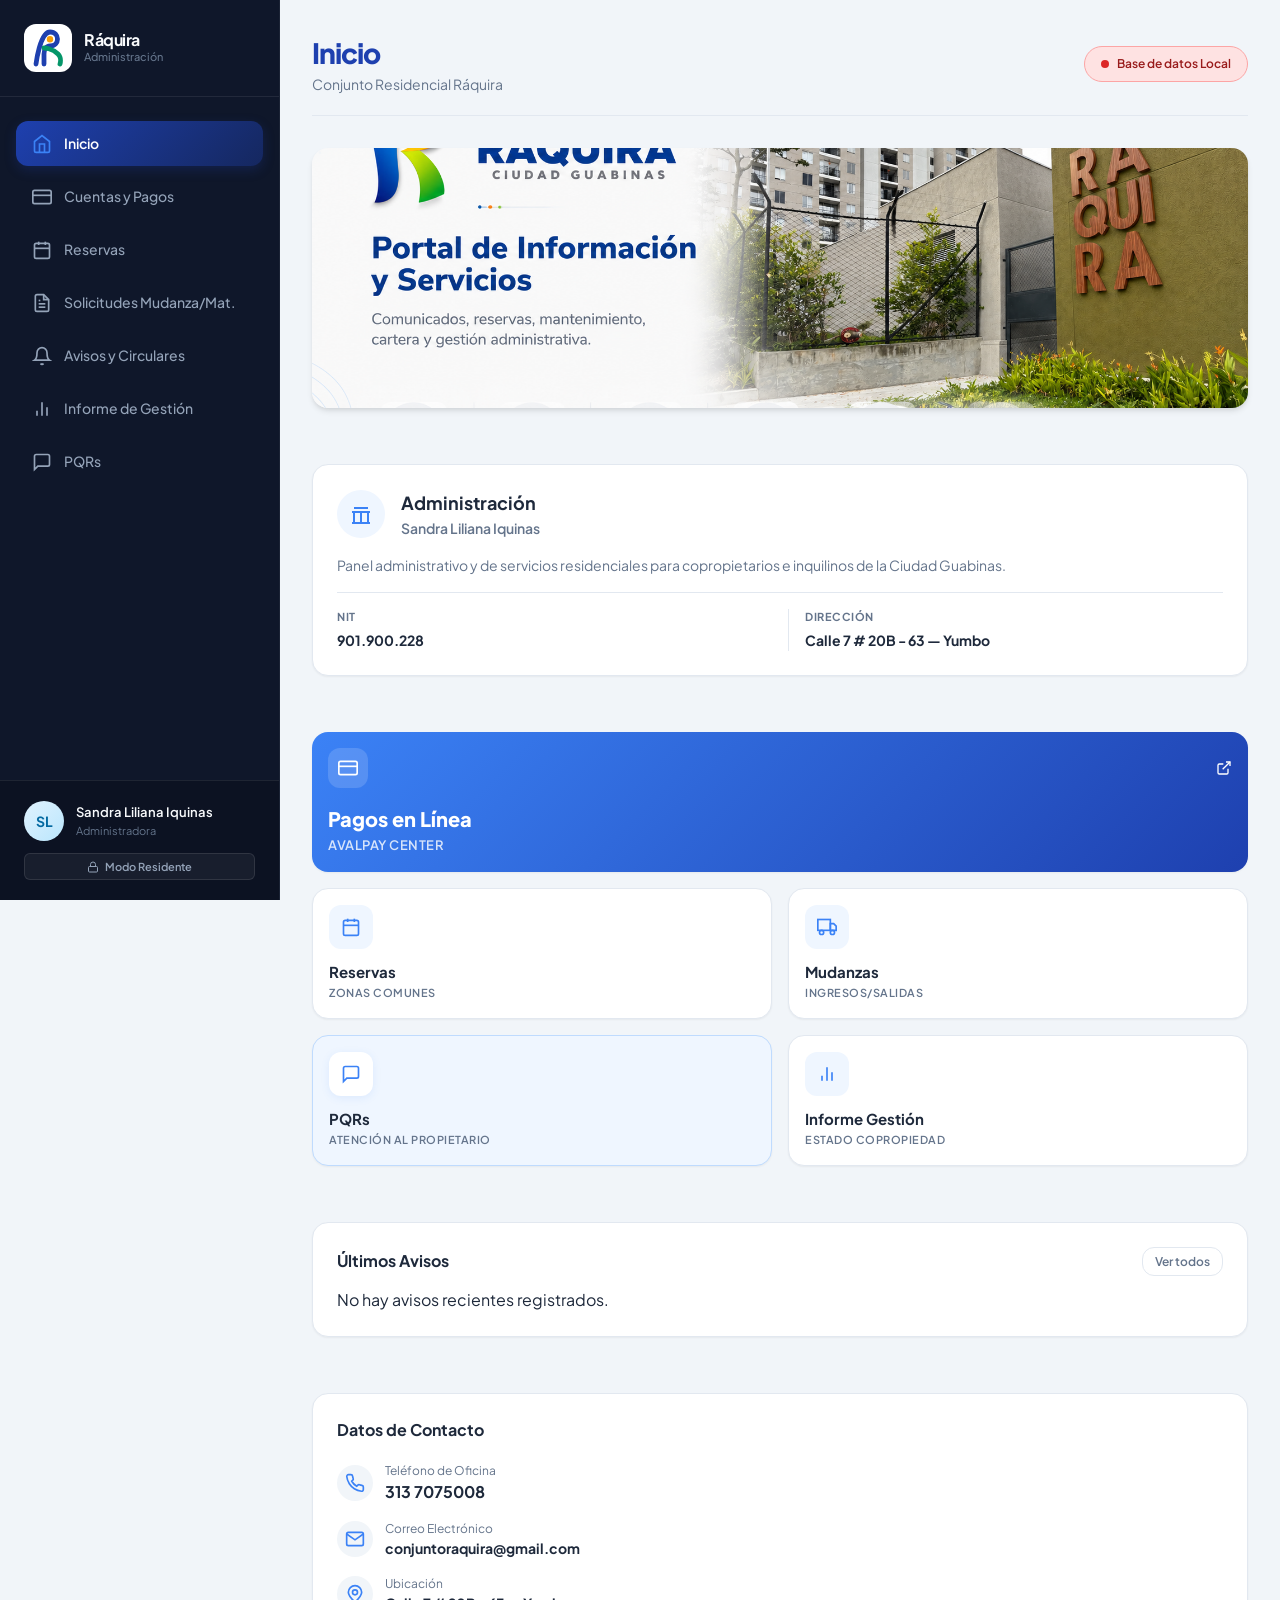
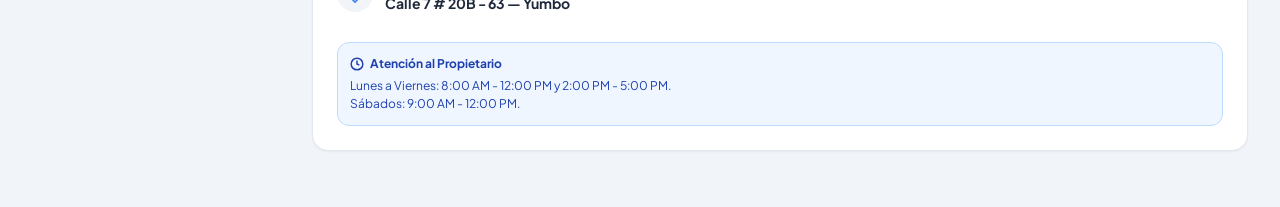
==== index.html @ adf6e147 "Enforce permanent physical logo.jpeg and remove logo upload from UI" ====
<!DOCTYPE html>
<html lang="es">
<head>
  <meta charset="UTF-8">
  <meta name="viewport" content="width=device-width, initial-scale=1.0">
  <title>Portal de Administración Residencial</title>
  <link rel="stylesheet" href="style.css">
</head>
<body>

  <div class="app-container">
    
    <!-- ==========================================
         SIDEBAR NAVIGATION
         ========================================== -->
    <aside class="sidebar" id="sidebar">
      <div class="sidebar-header">
        <div class="logo-container" id="sidebar-logo-container">
          <!-- Logo SVG por defecto o imagen cargada -->
          <svg class="logo-img" viewBox="0 0 100 100" id="default-logo-svg">
            <path d="M20,90 C20,90 30,10 55,10 C80,10 80,45 55,45 C45,45 40,55 40,65 L40,90" fill="none" stroke="#1e40af" stroke-width="12" stroke-linecap="round"/>
            <path d="M40,50 C40,50 60,50 75,65 C85,75 80,90 80,90" fill="none" stroke="#059669" stroke-width="12" stroke-linecap="round"/>
            <circle cx="55" cy="28" r="8" fill="#f59e0b"/>
          </svg>
        </div>
        <div class="sidebar-brand-info">
          <span class="sidebar-title" id="brand-name">Ráquira</span>
          <span class="sidebar-subtitle">Administración</span>
        </div>
      </div>
      
      <ul class="sidebar-menu">
        <li class="menu-item active" data-target="view-inicio">
          <a class="menu-item-link">
            <!-- Icono Inicio -->
            <svg viewBox="0 0 24 24"><path d="M3 9l9-7 9 7v11a2 2 0 0 1-2 2H5a2 2 0 0 1-2-2z"></path><polyline points="9 22 9 12 15 12 15 22"></polyline></svg>
            Inicio
          </a>
        </li>
        <li class="menu-item" data-target="view-pagos">
          <a class="menu-item-link">
            <!-- Icono Cuentas y Pagos -->
            <svg viewBox="0 0 24 24"><rect x="1" y="4" width="22" height="16" rx="2" ry="2"></rect><line x1="1" y1="10" x2="23" y2="10"></line></svg>
            Cuentas y Pagos
          </a>
        </li>
        <li class="menu-item" data-target="view-reservas">
          <a class="menu-item-link">
            <!-- Icono Reservas -->
            <svg viewBox="0 0 24 24"><rect x="3" y="4" width="18" height="18" rx="2" ry="2"></rect><line x1="16" y1="2" x2="16" y2="6"></line><line x1="8" y1="2" x2="8" y2="6"></line><line x1="3" y1="10" x2="21" y2="10"></line></svg>
            Reservas
          </a>
        </li>
        <li class="menu-item" data-target="view-solicitudes">
          <a class="menu-item-link">
            <!-- Icono Solicitudes -->
            <svg viewBox="0 0 24 24"><path d="M14 2H6a2 2 0 0 0-2 2v16a2 2 0 0 0 2 2h12a2 2 0 0 0 2-2V8z"></path><polyline points="14 2 14 8 20 8"></polyline><line x1="16" y1="13" x2="8" y2="13"></line><line x1="16" y1="17" x2="8" y2="17"></line><polyline points="10 9 9 9 8 9"></polyline></svg>
            Solicitudes Mudanza/Mat.
          </a>
        </li>
        <li class="menu-item" data-target="view-avisos">
          <a class="menu-item-link">
            <!-- Icono Avisos -->
            <svg viewBox="0 0 24 24"><path d="M18 8A6 6 0 0 0 6 8c0 7-3 9-3 9h18s-3-2-3-9"></path><path d="M13.73 21a2 2 0 0 1-3.46 0"></path></svg>
            Avisos y Circulares
          </a>
        </li>
        <li class="menu-item" data-target="view-informe">
          <a class="menu-item-link">
            <!-- Icono Informe (Chart/Trending Up) -->
            <svg viewBox="0 0 24 24" fill="none" stroke="currentColor" stroke-width="2"><line x1="18" y1="20" x2="18" y2="10"></line><line x1="12" y1="20" x2="12" y2="4"></line><line x1="6" y1="20" x2="6" y2="14"></line></svg>
            Informe de Gestión
          </a>
        </li>
        <li class="menu-item" data-target="view-pqrs">
          <a class="menu-item-link">
            <!-- Icono PQRs -->
            <svg viewBox="0 0 24 24"><path d="M21 15a2 2 0 0 1-2 2H7l-4 4V5a2 2 0 0 1 2-2h14a2 2 0 0 1 2 2z"></path></svg>
            PQRs
          </a>
        </li>
        <li class="menu-item admin-only" data-target="view-config">
          <a class="menu-item-link">
            <!-- Icono Configuración -->
            <svg viewBox="0 0 24 24"><circle cx="12" cy="12" r="3"></circle><path d="M19.4 15a1.65 1.65 0 0 0 .33 1.82l.06.06a2 2 0 1 1-2.83 2.83l-.06-.06a1.65 1.65 0 0 0-1.82-.33 1.65 1.65 0 0 0-1 1.51V21a2 2 0 0 1-4 0v-.09A1.65 1.65 0 0 0 9 19.4a1.65 1.65 0 0 0-1.82.33l-.06.06a2 2 0 1 1-2.83-2.83l.06-.06a1.65 1.65 0 0 0 .33-1.82 1.65 1.65 0 0 0-1.51-1H3a2 2 0 0 1 0-4h.09A1.65 1.65 0 0 0 4.6 9a1.65 1.65 0 0 0-.33-1.82l-.06-.06a2 2 0 1 1 2.83-2.83l.06.06a1.65 1.65 0 0 0 1.82.33H9a1.65 1.65 0 0 0 1-1.51V3a2 2 0 0 1 4 0v.09a1.65 1.65 0 0 0 1 1.51 1.65 1.65 0 0 0 1.82-.33l.06-.06a2 2 0 1 1 2.83 2.83l-.06.06a1.65 1.65 0 0 0-.33 1.82V9a1.65 1.65 0 0 0 1.51 1H21a2 2 0 0 1 0 4h-.09a1.65 1.65 0 0 0-1.51 1z"></path></svg>
            Configuración
          </a>
        </li>
      </ul>
      
      <div class="sidebar-footer" style="flex-direction: column; align-items: stretch; gap: 12px;">
        <div style="display: flex; align-items: center; gap: 12px;">
          <div class="avatar" id="admin-avatar">SI</div>
          <div class="user-info" style="flex: 1;">
            <span class="user-name" id="admin-name">Sandra Liliana Iquinas</span>
            <span class="user-role">Administradora</span>
          </div>
        </div>
        <!-- Botón de Control de Modo Admin -->
        <button class="btn btn-outline" id="btn-admin-toggle" style="padding: 6px 12px; font-size: 11px; width: 100%; display: flex; align-items: center; justify-content: center; gap: 6px; background-color: rgba(255,255,255,0.05); color: #94a3b8; border-color: rgba(255,255,255,0.1); border-radius: 6px; cursor: pointer;" onclick="handleAdminToggle()">
          <svg viewBox="0 0 24 24" width="12" height="12" fill="none" stroke="currentColor" stroke-width="2" style="margin:0;"><rect x="3" y="11" width="18" height="11" rx="2" ry="2"></rect><path d="M7 11V7a5 5 0 0 1 10 0v4"></path></svg>
          <span id="admin-toggle-text">Modo Residente</span>
        </button>
      </div>
    </aside>

    <!-- ==========================================
         MAIN CONTENT AREA
         ========================================== -->
    <main class="main-content">
      
      <!-- HEADER -->
      <header class="header">
        <div class="menu-toggle" id="menu-toggle">
          <svg viewBox="0 0 24 24" width="24" height="24" stroke="currentColor" stroke-width="2" fill="none"><line x1="3" y1="12" x2="21" y2="12"></line><line x1="3" y1="6" x2="21" y2="6"></line><line x1="3" y1="18" x2="21" y2="18"></line></svg>
        </div>
        <div class="header-title-container">
          <h1 id="page-title">Inicio</h1>
          <p id="current-complex-subtitle">Conjunto Residencial Ráquira</p>
        </div>
        <div class="header-actions">
          <div class="status-badge-db" id="db-status-badge" style="cursor: pointer;" onclick="showDbTroubleshoot()" title="Click para ver diagnóstico de conexión">
            <span class="status-dot"></span>
            <span id="db-status-text">Base de datos Local</span>
          </div>
        </div>
      </header>

      <!-- ==========================================
           SECCIÓN: INICIO / DASHBOARD
           ========================================== -->
      <section class="view-section active" id="view-inicio">
        
        <!-- Hero Cover Section -->
        <div class="hero-section">
          <img alt="Hero Cover" class="hero-image" src="PORTADA  WEB RAQUIRA.png"/>
        </div>

        <!-- Welcome Card (Dynamic Administration) -->
        <div class="welcome-card-new">
          <div class="welcome-card-header">
            <div class="admin-icon-container">
              <svg viewBox="0 0 24 24" width="24" height="24" fill="none" stroke="currentColor" stroke-width="2"><path d="M3 21h18M3 10h18M5 6h14M19 10v11M5 10v11M12 10v11"></path></svg>
            </div>
            <div>
              <h3 class="admin-title">Administración</h3>
              <p class="admin-name" id="card-admin-name">Sandra Liliana Iquinas</p>
            </div>
          </div>
          <p class="admin-desc">Panel administrativo y de servicios residenciales para copropietarios e inquilinos de la Ciudad Guabinas.</p>
          <div class="admin-info-grid">
            <div class="info-item">
              <span class="info-label">NIT</span>
              <span class="info-value" id="card-nit">901.900.228</span>
            </div>
            <div class="info-item border-left">
              <span class="info-label">Dirección</span>
              <span class="info-value" id="card-direccion">Calle 7 # 20B - 63 — Yumbo</span>
            </div>
          </div>
        </div>

        <!-- Bento Grid for Quick Access -->
        <div class="bento-grid">
          <!-- AvalPay (Full width) -->
          <a class="bento-card card-pay col-span-2" href="https://www.avalpaycenter.com/wps/portal/portal-de-pagos/web/pagos-aval/resultado-busqueda/realizar-pago?idConv=00026876&origen=buscar" target="_blank">
            <div class="card-top">
              <div class="card-icon-bg">
                <svg viewBox="0 0 24 24" width="20" height="20" fill="none" stroke="currentColor" stroke-width="2"><rect x="1" y="4" width="22" height="16" rx="2" ry="2"></rect><line x1="1" y1="10" x2="23" y2="10"></line></svg>
              </div>
              <svg viewBox="0 0 24 24" width="16" height="16" fill="none" stroke="currentColor" stroke-width="2" style="margin: 0;"><path d="M18 13v6a2 2 0 0 1-2 2H5a2 2 0 0 1-2-2V8a2 2 0 0 1 2-2h6"></path><polyline points="15 3 21 3 21 9"></polyline><line x1="10" y1="14" x2="21" y2="3"></line></svg>
            </div>
            <div class="card-bottom">
              <h4>Pagos en Línea</h4>
              <p>AvalPay Center</p>
            </div>
          </a>

          <!-- Reservas -->
          <div class="bento-card" onclick="navigateToTab('view-reservas'); setActiveMenuItem('view-reservas');">
            <div class="card-icon-bg-light">
              <svg viewBox="0 0 24 24" width="20" height="20" fill="none" stroke="currentColor" stroke-width="2"><rect x="3" y="4" width="18" height="18" rx="2" ry="2"></rect><line x1="16" y1="2" x2="16" y2="6"></line><line x1="8" y1="2" x2="8" y2="6"></line><line x1="3" y1="10" x2="21" y2="10"></line></svg>
            </div>
            <div class="card-text">
              <h4>Reservas</h4>
              <p>Zonas comunes</p>
            </div>
          </div>

          <!-- Mudanzas -->
          <div class="bento-card" onclick="navigateToTab('view-solicitudes'); setActiveMenuItem('view-solicitudes');">
            <div class="card-icon-bg-light">
              <svg viewBox="0 0 24 24" width="20" height="20" fill="none" stroke="currentColor" stroke-width="2"><rect x="1" y="3" width="15" height="13"></rect><polygon points="16 8 20 8 23 11 23 16 16 16 16 8"></polygon><circle cx="5.5" cy="18.5" r="2.5"></circle><circle cx="18.5" cy="18.5" r="2.5"></circle></svg>
            </div>
            <div class="card-text">
              <h4>Mudanzas</h4>
              <p>Ingresos/Salidas</p>
            </div>
          </div>

          <!-- PQRs -->
          <div class="bento-card bg-light-blue" onclick="navigateToTab('view-pqrs'); setActiveMenuItem('view-pqrs');">
            <div class="card-icon-bg-white">
              <svg viewBox="0 0 24 24" width="20" height="20" fill="none" stroke="currentColor" stroke-width="2"><path d="M21 15a2 2 0 0 1-2 2H7l-4 4V5a2 2 0 0 1 2-2h14a2 2 0 0 1 2 2z"></path></svg>
            </div>
            <div class="card-text">
              <h4>PQRs</h4>
              <p>Atención al propietario</p>
            </div>
          </div>

          <!-- Documentos / Informe -->
          <div class="bento-card" onclick="navigateToTab('view-informe'); setActiveMenuItem('view-informe');">
            <div class="card-icon-bg-light">
              <svg viewBox="0 0 24 24" width="20" height="20" fill="none" stroke="currentColor" stroke-width="2"><line x1="18" y1="20" x2="18" y2="10"></line><line x1="12" y1="20" x2="12" y2="4"></line><line x1="6" y1="20" x2="6" y2="14"></line></svg>
            </div>
            <div class="card-text">
              <h4>Informe Gestión</h4>
              <p>Estado copropiedad</p>
            </div>
          </div>
        </div>

        <!-- Latest Announcements -->
        <div class="dashboard-card" style="margin-bottom: 24px;">
          <div class="dashboard-card-header" style="display: flex; justify-content: space-between; align-items: center; margin-bottom: 12px;">
            <h3 class="dashboard-card-title" style="font-size: 16px; font-weight: 700;">Últimos Avisos</h3>
            <button class="btn btn-outline" style="font-size: 12px; padding: 6px 12px;" onclick="navigateToTab('view-avisos'); setActiveMenuItem('view-avisos');">Ver todos</button>
          </div>
          <div class="notices-grid" id="dashboard-notices-container" style="grid-template-columns: 1fr;">
            <!-- Se cargan dinámicamente con JS -->
            <p class="text-muted">No hay avisos recientes registrados.</p>
          </div>
        </div>

        <!-- Contact Section -->
        <div class="dashboard-card" style="display: flex; flex-direction: column; gap: 20px; margin-bottom: 24px;">
          <h3 class="dashboard-card-title" style="font-size: 16px; font-weight: 700;">Datos de Contacto</h3>
          <div style="display: flex; flex-direction: column; gap: 16px;">
            <div style="display: flex; gap: 12px; align-items: center;">
              <div style="padding: 8px; background-color: #f1f5f9; border-radius: 50%; color: var(--color-primary-light); display: flex;">
                <svg viewBox="0 0 24 24" width="20" height="20" fill="none" stroke="currentColor" stroke-width="2"><path d="M22 16.92v3a2 2 0 0 1-2.18 2 19.79 19.79 0 0 1-8.63-3.07 19.5 19.5 0 0 1-6-6 19.79 19.79 0 0 1-3.07-8.67A2 2 0 0 1 4.11 2h3a2 2 0 0 1 2 1.72 12.84 12.84 0 0 0 .7 2.81 2 2 0 0 1-.45 2.11L8.09 9.91a16 16 0 0 0 6 6l1.27-1.27a2 2 0 0 1 2.11-.45 12.84 12.84 0 0 0 2.81.7A2 2 0 0 1 22 16.92z"></path></svg>
              </div>
              <div>
                <div style="font-size: 12px; color: var(--text-muted);">Teléfono de Oficina</div>
                <div style="font-size: 16px; font-weight: 700;" id="contact-tel">313 7075008</div>
              </div>
            </div>
            
            <div style="display: flex; gap: 12px; align-items: center;">
              <div style="padding: 8px; background-color: #f1f5f9; border-radius: 50%; color: var(--color-primary-light); display: flex;">
                <svg viewBox="0 0 24 24" width="20" height="20" fill="none" stroke="currentColor" stroke-width="2"><path d="M4 4h16c1.1 0 2 .9 2 2v12c0 1.1-.9 2-2 2H4c-1.1 0-2-.9-2-2V6c0-1.1.9-2 2-2z"></path><polyline points="22,6 12,13 2,6"></polyline></svg>
              </div>
              <div>
                <div style="font-size: 12px; color: var(--text-muted);">Correo Electrónico</div>
                <div style="font-size: 14px; font-weight: 700; word-break: break-all;" id="contact-email">conjuntoraquira@gmail.com</div>
              </div>
            </div>

            <div style="display: flex; gap: 12px; align-items: center;">
              <div style="padding: 8px; background-color: #f1f5f9; border-radius: 50%; color: var(--color-primary-light); display: flex;">
                <svg viewBox="0 0 24 24" width="20" height="20" fill="none" stroke="currentColor" stroke-width="2"><circle cx="12" cy="10" r="3"></circle><path d="M12 21.7C17.3 17 20 13 20 10a8 8 0 1 0-16 0c0 3 2.7 7 8 11.7z"></path></svg>
              </div>
              <div>
                <div style="font-size: 12px; color: var(--text-muted);">Ubicación</div>
                <div style="font-size: 14px; font-weight: 700;" id="contact-address">Calle 7 # 20B - 63 — Yumbo</div>
              </div>
            </div>
          </div>
          
          <div style="margin-top: 8px; padding: 12px; background-color: #eff6ff; border-radius: var(--radius-md); border: 1px solid #bfdbfe; font-size: 12px; color: var(--color-primary); line-height: 1.5;">
            <strong style="display: flex; align-items: center; gap: 6px; margin-bottom: 4px;">
              <svg viewBox="0 0 24 24" width="14" height="14" fill="none" stroke="currentColor" stroke-width="2.5"><circle cx="12" cy="12" r="10"></circle><polyline points="12 6 12 12 16 14"></polyline></svg>
              Atención al Propietario
            </strong>
            Lunes a Viernes: 8:00 AM - 12:00 PM y 2:00 PM - 5:00 PM.<br>Sábados: 9:00 AM - 12:00 PM.
          </div>
        </div>

      </section>

      <!-- ==========================================
           SECCIÓN: CUENTAS Y PAGOS
           ========================================== -->
      <section class="view-section" id="view-pagos">
        
        <div class="payment-hero">
          
          <!-- Tarjeta Bancaria Visual -->
          <div class="account-card-modern">
            <div class="bank-logo-area">
              <span class="bank-logo-text">Banco AV Villas</span>
              <div class="card-chip"></div>
            </div>
            
            <!-- Número de Cuenta Corriente Simulada -->
            <div class="account-number">143-08734-4</div>
            
            <div class="account-details-flex">
              <div class="account-detail-item">
                <span class="label">Tipo de Cuenta</span>
                <span class="val">Corriente</span>
              </div>
            </div>
          </div>

          <!-- Banner Promocional de Pago -->
          <div class="payment-promo-card">
            <h3 class="payment-promo-title">Pagos en Línea Seguros</h3>
            <p style="color: var(--text-muted); font-size: 15px;">Realiza el pago de tus expensas comunes (administración), parqueadero o reservas de forma fácil y segura a través de la pasarela oficial de <strong>AvalPay Center</strong> de AV Villas.</p>
            
            <!-- Botón directo a la pasarela sin simulador -->
            <a href="https://www.avalpaycenter.com/wps/portal/portal-de-pagos/web/pagos-aval/resultado-busqueda/realizar-pago?idConv=00026876&origen=buscar" target="_blank" class="btn-primary-gradient" id="btn-realizar-pago">
              <span>Ir a AvalPay Center</span>
              <svg viewBox="0 0 24 24" width="20" height="20" fill="none" stroke="currentColor" stroke-width="2.5"><line x1="5" y1="12" x2="19" y2="12"></line><polyline points="12 5 19 12 12 19"></polyline></svg>
            </a>
          </div>

        </div>

        <!-- Instrucciones Detalladas -->
        <div class="dashboard-card">
          <h3 class="dashboard-card-title" style="margin-bottom: 12px;">Instrucciones para el Pago</h3>
          <ol style="padding-left: 20px; display: flex; flex-direction: column; gap: 8px; font-size: 14px; color: var(--text-muted);">
            <li>Haz clic en el botón superior <strong>"Ir a AvalPay Center"</strong>.</li>
            <li>En la pasarela de AV Villas, digita la información solicitada (Referencia de pago: tu torre y apartamento).</li>
            <li>Ingresa el valor total a pagar según tu estado de cuenta.</li>
            <li>Selecciona tu medio de pago (PSE, tarjetas de crédito si está habilitado).</li>
            <li>Enviar soporte de pago al correo: <strong id="payment-instruction-email">conjuntoraquira@gmail.com</strong></li>
          </ol>
        </div>

      </section>

      <!-- ==========================================
           SECCIÓN: RESERVAS DE ESPACIOS
           ========================================== -->
      <section class="view-section" id="view-reservas">
        
        <div class="reservation-layout">
          
          <!-- Configuración de Reserva -->
          <div class="dashboard-card" style="display: flex; flex-direction: column; gap: 20px;">
            <h3 class="dashboard-card-title">1. Selecciona el Área Común</h3>
            
            <!-- Selector dinámico de espacios -->
            <div class="space-select-grid" id="spaces-grid-container">
              <!-- Cargado por JS -->
            </div>

            <div id="space-info-box" style="padding: 16px; background-color: #f8fafc; border-radius: var(--radius-md); border: 1.5px dashed var(--border-color); display: none;">
              <h4 id="selected-space-name" style="font-size: 15px; font-weight: 700; color: var(--color-primary); margin-bottom: 4px;">Salón Social</h4>
              <p id="selected-space-details" style="font-size: 13px; color: var(--text-muted);">Capacidad máxima: 80 personas. Costo: $150,000 por evento.</p>
            </div>

            <h3 class="dashboard-card-title">2. Selecciona la Fecha</h3>
            <!-- Calendario -->
            <div class="calendar-widget">
              <div class="calendar-header">
                <button class="calendar-nav-btn" id="prev-month-btn">
                  <svg viewBox="0 0 24 24" fill="none" stroke="currentColor" stroke-width="2"><polyline points="15 18 9 12 15 6"></polyline></svg>
                </button>
                <h3 id="calendar-month-year">Junio 2026</h3>
                <button class="calendar-nav-btn" id="next-month-btn">
                  <svg viewBox="0 0 24 24" fill="none" stroke="currentColor" stroke-width="2"><polyline points="9 18 15 12 9 6"></polyline></svg>
                </button>
              </div>
              <div class="calendar-weekdays">
                <div>DOM</div><div>LUN</div><div>MAR</div><div>MIE</div><div>JUE</div><div>VIE</div><div>SAB</div>
              </div>
              <div class="calendar-days-grid" id="calendar-days-container">
                <!-- Días cargados dinámicamente -->
              </div>
            </div>
            
            <!-- Indicador de colores de calendario -->
            <div style="display: flex; gap: 16px; font-size: 12px; color: var(--text-muted); justify-content: center;">
              <div style="display: flex; align-items: center; gap: 6px;">
                <span style="width: 12px; height: 12px; border-radius: 3px; border: 1px solid var(--color-primary-light);"></span> Hoy
              </div>
              <div style="display: flex; align-items: center; gap: 6px;">
                <span style="width: 12px; height: 12px; border-radius: 3px; background-color: var(--color-primary);"></span> Seleccionado
              </div>
              <div style="display: flex; align-items: center; gap: 6px;">
                <span style="width: 12px; height: 12px; border-radius: 3px; background-color: #fef3c7;"></span> Ocupado / Con Reserva
              </div>
            </div>
          </div>

          <!-- Historial y Formulario -->
          <div style="display: flex; flex-direction: column; gap: 24px;">
            
            <!-- Formulario para reservar (Visible al seleccionar día y espacio) -->
            <div class="dashboard-card" id="reservation-form-card" style="display: none;">
              <h3 class="dashboard-card-title" style="margin-bottom: 16px;">Confirmar Reserva</h3>
              <form id="reservation-form">
                <input type="hidden" id="booking-space-id">
                <input type="hidden" id="booking-date">
                
                <div style="background-color: #eff6ff; padding: 12px; border-radius: var(--radius-md); font-size: 13px; color: var(--color-primary); margin-bottom: 16px;">
                  Reservando <strong id="booking-space-lbl">Salón Social</strong> para el día <strong id="booking-date-lbl">03/06/2026</strong>.
                </div>

                <div class="form-group">
                  <label for="booking-name">Nombre Completo del Copropietario</label>
                  <input type="text" id="booking-name" class="form-control" placeholder="Ej. Diego Perez" required>
                </div>
                
                <div style="display: grid; grid-template-columns: 1fr 1fr; gap: 12px;">
                  <div class="form-group">
                    <label for="booking-apt">Apartamento / Torre</label>
                    <input type="text" id="booking-apt" class="form-control" placeholder="Ej. T2 Apt 405" required>
                  </div>
                  <div class="form-group">
                    <label for="booking-time">Horario</label>
                    <select id="booking-time" class="form-control" required>
                      <option value="Mañana (08:00 AM - 01:00 PM)">Mañana (08:00 AM - 01:00 PM)</option>
                      <option value="Tarde (02:00 PM - 07:00 PM)">Tarde (02:00 PM - 07:00 PM)</option>
                      <option value="Noche (07:00 PM - 11:59 PM)">Noche (07:00 PM - 11:59 PM)</option>
                      <option value="Todo el día (08:00 AM - 11:59 PM)">Todo el día (08:00 AM - 11:59 PM)</option>
                    </select>
                  </div>
                </div>

                <div class="form-group">
                  <label for="booking-purpose">Motivo / Tipo de Actividad</label>
                  <input type="text" id="booking-purpose" class="form-control" placeholder="Ej. Cumpleaños infantil, Reunión familiar" required>
                </div>

                <button type="submit" class="btn btn-primary" style="width: 100%;">Solicitar Reserva</button>
              </form>
            </div>

            <!-- Reservas Registradas -->
            <div class="dashboard-card">
              <h3 class="dashboard-card-title" style="margin-bottom: 16px;">Historial de Reservas</h3>
              <div class="table-container">
                <table class="custom-table" id="reservations-table">
                  <thead>
                    <tr>
                      <th>Espacio</th>
                      <th>Fecha</th>
                      <th>Horario</th>
                      <th>Apt</th>
                      <th>Residente</th>
                    </tr>
                  </thead>
                  <tbody>
                    <!-- Filas cargadas dinámicamente -->
                    <tr>
                      <td colspan="5" class="text-muted" style="text-align: center;">No hay reservas registradas en este espacio.</td>
                    </tr>
                  </tbody>
                </table>
              </div>
            </div>

            <!-- PANEL ADMINISTRATIVO DE ESPACIOS -->
            <div class="dashboard-card admin-only" style="border: 1.5px solid var(--color-primary-light);">
              <h3 class="dashboard-card-title" style="color: var(--color-primary); display: flex; justify-content: space-between; align-items: center;">
                <span>Gestión de Espacios Comunes</span>
                <span style="font-size: 11px; padding: 4px 8px; background-color: #dbeafe; color: var(--color-primary-light); border-radius: var(--radius-sm);">Admin Panel</span>
              </h3>
              <p style="font-size: 12px; color: var(--text-muted); margin-top: 4px; margin-bottom: 12px;">Agrega o elimina espacios según aplique para el conjunto residencial actual.</p>
              
              <!-- Formulario rápido para añadir espacio -->
              <form id="add-space-form" style="display: grid; grid-template-columns: 2fr 1fr 1fr auto; gap: 8px; align-items: flex-end; margin-bottom: 16px;">
                <div class="form-group" style="margin-bottom: 0;">
                  <label style="font-size: 11px;">Nombre del Espacio</label>
                  <input type="text" id="new-space-name" class="form-control" placeholder="Ej. Gimnasio" required style="padding: 8px 12px;">
                </div>
                <div class="form-group" style="margin-bottom: 0;">
                  <label style="font-size: 11px;">Capacidad</label>
                  <input type="number" id="new-space-cap" class="form-control" placeholder="20" required style="padding: 8px 12px;">
                </div>
                <div class="form-group" style="margin-bottom: 0;">
                  <label style="font-size: 11px;">Costo ($)</label>
                  <input type="number" id="new-space-cost" class="form-control" placeholder="0" required style="padding: 8px 12px;">
                </div>
                <button type="submit" class="btn btn-primary" style="padding: 10px 14px; font-size: 13px;">Añadir</button>
              </form>

              <!-- Tabla de eliminación de espacios -->
              <div class="table-container" style="max-height: 200px; overflow-y: auto;">
                <table class="space-admin-table" id="space-admin-list">
                  <thead>
                    <tr>
                      <th>Nombre</th>
                      <th>Capacidad</th>
                      <th>Costo</th>
                      <th>Acción</th>
                    </tr>
                  </thead>
                  <tbody>
                    <!-- Cargados dinámicamente -->
                  </tbody>
                </table>
              </div>
            </div>

          </div>

        </div>

      </section>

      <!-- ==========================================
           SECCIÓN: SOLICITUDES (MUDANZAS Y MATERIALES)
           ========================================== -->
      <section class="view-section" id="view-solicitudes">
        
        <div class="reservation-layout">
          
          <!-- Formularios de Solicitud -->
          <div class="dashboard-card" style="display: flex; flex-direction: column; gap: 20px;">
            
            <!-- Selector de tipo de solicitud -->
            <div style="display: flex; border: 1.5px solid var(--border-color); border-radius: var(--radius-md); overflow: hidden;">
              <button class="btn btn-outline" id="toggle-mudanzas-btn" style="flex: 1; border-radius: 0; border: none; background-color: var(--color-primary); color: white;" onclick="toggleRequestType('mudanza')">Solicitud de Mudanza</button>
              <button class="btn btn-outline" id="toggle-materiales-btn" style="flex: 1; border-radius: 0; border: none;" onclick="toggleRequestType('materiales')">Ingreso de Materiales</button>
            </div>

            <!-- Formulario Mudanza -->
            <form id="mudanza-form" style="display: flex; flex-direction: column; gap: 16px;">
              <h3 class="dashboard-card-title">Programar Mudanza</h3>
              <p style="font-size: 13px; color: var(--text-muted);">Las mudanzas deben notificarse con al menos 48 horas de anticipación. El horario permitido es de Lunes a Sábado de 8:00 AM a 5:00 PM.</p>
              
              <div class="form-group">
                <label for="mudanza-name">Nombre del Propietario / Residente</label>
                <input type="text" id="mudanza-name" class="form-control" placeholder="Diego Pérez" required>
              </div>

              <div style="display: grid; grid-template-columns: 1fr 1fr; gap: 12px;">
                <div class="form-group">
                  <label for="mudanza-apt">Torre y Apartamento</label>
                  <input type="text" id="mudanza-apt" class="form-control" placeholder="T2 Apt 405" required>
                </div>
                <div class="form-group">
                  <label for="mudanza-type">Tipo de Mudanza</label>
                  <select id="mudanza-type" class="form-control" required>
                    <option value="Entrada">Entrada (Trasteo de ingreso)</option>
                    <option value="Salida">Salida (Trasteo de egreso)</option>
                  </select>
                </div>
              </div>

              <div style="display: grid; grid-template-columns: 1fr 1fr; gap: 12px;">
                <div class="form-group">
                  <label for="mudanza-date">Fecha de Mudanza</label>
                  <input type="date" id="mudanza-date" class="form-control" required>
                </div>
                <div class="form-group">
                  <label for="mudanza-time">Hora Estimada</label>
                  <input type="time" id="mudanza-time" class="form-control" required>
                </div>
              </div>

              <div class="form-group">
                <label for="mudanza-company">Empresa de Transportes (Opcional)</label>
                <input type="text" id="mudanza-company" class="form-control" placeholder="Ej. Transportes Rápidos S.A.S.">
              </div>

              <div class="form-group">
                <label for="mudanza-details">Placas de Vehículo y Observaciones</label>
                <textarea id="mudanza-details" class="form-control" placeholder="Ej. Camión tipo furgón de placas XYZ-123. Se ingresarán muebles de sala y alcobas."></textarea>
              </div>

              <button type="submit" class="btn btn-primary" style="width: 100%;">Registrar Mudanza</button>
            </form>

            <!-- Formulario Materiales (Oculto inicialmente) -->
            <form id="materiales-form" style="display: none; flex-direction: column; gap: 16px;">
              <h3 class="dashboard-card-title">Registrar Ingreso de Materiales</h3>
              <p style="font-size: 13px; color: var(--text-muted);">Registra la entrega de materiales de construcción, muebles de gran tamaño o electrodomésticos para autorizar el paso en la portería.</p>

              <div class="form-group">
                <label for="material-name">Nombre del Propietario / Destinatario</label>
                <input type="text" id="material-name" class="form-control" placeholder="Diego Pérez" required>
              </div>

              <div style="display: grid; grid-template-columns: 1fr 1fr; gap: 12px;">
                <div class="form-group">
                  <label for="material-apt">Torre y Apartamento</label>
                  <input type="text" id="material-apt" class="form-control" placeholder="T2 Apt 405" required>
                </div>
                <div class="form-group">
                  <label for="material-date">Fecha de Entrega</label>
                  <input type="date" id="material-date" class="form-control" required>
                </div>
              </div>

              <div class="form-group">
                <label for="material-company">Empresa Proveedora / Transportadora</label>
                <input type="text" id="material-company" class="form-control" placeholder="Ej. Homecenter, Coordinadora, Remodelaciones" required>
              </div>

              <div class="form-group">
                <label for="material-desc">Descripción de los Materiales / Elementos</label>
                <textarea id="material-desc" class="form-control" placeholder="Ej. 10 bolsas de cemento, 5 cajas de baldosa de cerámica para remodelación de baño." required></textarea>
              </div>

              <button type="submit" class="btn btn-primary" style="width: 100%;">Registrar Entrega</button>
            </form>

          </div>

          <!-- Historial de Solicitudes -->
          <div class="dashboard-card" style="display: flex; flex-direction: column; gap: 16px;">
            <h3 class="dashboard-card-title">Historial de Solicitudes</h3>
            <div class="table-container">
              <table class="custom-table" id="requests-table">
                <thead>
                  <tr>
                    <th>Tipo</th>
                    <th>Fecha/Hora</th>
                    <th>Apt</th>
                    <th>Detalles</th>
                    <th>Estado</th>
                    <th class="admin-only">Acción</th>
                  </tr>
                </thead>
                <tbody>
                  <!-- Cargado dinámicamente con JS -->
                  <tr>
                    <td colspan="6" class="text-muted" style="text-align: center;">No hay solicitudes programadas.</td>
                  </tr>
                </tbody>
              </table>
            </div>
          </div>

        </div>

      </section>

      <!-- ==========================================
           SECCIÓN: AVISOS Y CIRCULARES
           ========================================== -->
      <section class="view-section" id="view-avisos">
        
        <div style="display: flex; justify-content: space-between; align-items: center; margin-bottom: 8px;">
          <h2 class="dashboard-card-title" style="font-size: 20px;">Tablón Informativo Oficial</h2>
          
          <!-- Botón abrir modal para crear aviso -->
          <button class="btn btn-primary admin-only" onclick="openModal('modal-notice')">
            Publicar Aviso
          </button>
        </div>

        <div class="carousel-container" style="position: relative; margin-top: 16px;">
          <!-- Botón anterior -->
          <button class="carousel-nav-btn prev-btn" id="notice-prev-btn" onclick="slideNotices('prev')">
            <svg viewBox="0 0 24 24" width="20" height="20" fill="none" stroke="currentColor" stroke-width="2.5" style="margin:0;"><polyline points="15 18 9 12 15 6"></polyline></svg>
          </button>
          
          <!-- Carrete -->
          <div class="notices-carousel" id="notices-list-container">
            <!-- Anuncios cargados por JS -->
          </div>
          
          <!-- Botón siguiente -->
          <button class="carousel-nav-btn next-btn" id="notice-next-btn" onclick="slideNotices('next')">
            <svg viewBox="0 0 24 24" width="20" height="20" fill="none" stroke="currentColor" stroke-width="2.5" style="margin:0;"><polyline points="9 18 15 12 9 6"></polyline></svg>
          </button>
        </div>

      </section>

      <!-- ==========================================
           SECCIÓN: INFORME DE GESTIÓN ADMINISTRATIVA
           ========================================== -->
      <section class="view-section" id="view-informe">
        <div style="display: flex; justify-content: space-between; align-items: center; margin-bottom: 16px; flex-wrap: wrap; gap: 12px; border-bottom: 1px solid var(--border-color); padding-bottom: 16px;">
          <div>
            <h3 class="dashboard-card-title" style="font-size: 20px;">Informe de Gestión Administrativa</h3>
            <p style="font-size: 13px; color: var(--text-muted); margin-top: 4px;">Consulta y descarga los reportes oficiales y estados financieros de la copropiedad.</p>
          </div>
          
          <!-- Botón de publicar informe (Visible solo para administradores) -->
          <button class="btn btn-primary admin-only" onclick="openModal('modal-report')">
            Publicar Informe
          </button>
        </div>

        <div class="reports-grid" id="reports-list-container">
          <!-- Informes cargados dinámicamente con JS -->
        </div>
      </section>

      <!-- ==========================================
           SECCIÓN: PQR
           ========================================== -->
      <section class="view-section" id="view-pqrs">
        
        <div class="reservation-layout">
          
          <!-- Formulario PQR -->
          <div class="dashboard-card">
            <h3 class="dashboard-card-title" style="margin-bottom: 16px;">Radicar PQR</h3>
            <p style="font-size: 13px; color: var(--text-muted); margin-bottom: 16px;">Radica tus Peticiones, Quejas, Reclamos o Sugerencias directamente con la administración. Te responderemos en un plazo máximo de 5 días hábiles.</p>
            
            <form id="pqr-form" style="display: flex; flex-direction: column; gap: 16px;">
              <div style="display: grid; grid-template-columns: 1fr 1fr; gap: 12px;">
                <div class="form-group">
                  <label for="pqr-name">Nombre Completo</label>
                  <input type="text" id="pqr-name" class="form-control" placeholder="Diego Pérez" required>
                </div>
                <div class="form-group">
                  <label for="pqr-apt">Torre y Apartamento</label>
                  <input type="text" id="pqr-apt" class="form-control" placeholder="T2 Apt 405" required>
                </div>
              </div>

              <div style="display: grid; grid-template-columns: 1fr 1fr; gap: 12px;">
                <div class="form-group">
                  <label for="pqr-type">Tipo de Solicitud</label>
                  <select id="pqr-type" class="form-control" required>
                    <option value="Petición">Petición</option>
                    <option value="Queja">Queja</option>
                    <option value="Reclamo">Reclamo</option>
                    <option value="Sugerencia">Sugerencia</option>
                  </select>
                </div>
                <div class="form-group">
                  <label for="pqr-subject">Asunto Corto</label>
                  <input type="text" id="pqr-subject" class="form-control" placeholder="Ej. Humedad en fachada" required>
                </div>
              </div>

              <div class="form-group">
                <label for="pqr-desc">Descripción Detallada</label>
                <textarea id="pqr-desc" class="form-control" placeholder="Escribe aquí los detalles del caso, fechas e implicados." required></textarea>
              </div>

              <div class="form-group">
                <label for="pqr-attachment">Adjuntar Soporte (Imagen, Video o Documento - Max 2MB)</label>
                <input type="file" id="pqr-attachment" class="form-control" accept="image/*,video/*,.pdf,.doc,.docx" style="padding: 6px 12px;">
                <span style="font-size: 11px; color: var(--text-muted); margin-top: 4px;">Formatos soportados: imágenes, videos y documentos PDF/Word.</span>
              </div>

              <button type="submit" class="btn btn-primary" style="width: 100%;">Enviar PQR</button>
            </form>
          </div>

          <!-- Historial PQRs -->
          <div style="display: flex; flex-direction: column; gap: 20px;" class="admin-only">
            <h3 class="dashboard-card-title">Listado y Seguimiento de PQRs</h3>
            
            <div class="pqr-list" id="pqrs-list-container">
              <!-- Cargado dinámicamente con JS (Acordeón) -->
              <p class="text-muted" style="text-align: center; padding: 40px; background: white; border-radius: var(--radius-lg); border: 1.5px solid var(--border-color);">No hay PQRs radicados.</p>
            </div>
          </div>

        </div>

      </section>

      <!-- ==========================================
           SECCIÓN: CONFIGURACIÓN
           ========================================== -->
      <section class="view-section" id="view-config">
        
        <div class="config-layout">
          
          <!-- Formulario de Configuración General -->
          <div class="dashboard-card" style="display: flex; flex-direction: column; gap: 24px;">
            <h3 class="dashboard-card-title" style="color: var(--color-primary);">Datos Generales de la Copropiedad</h3>
            
            <form id="config-form" style="display: flex; flex-direction: column; gap: 16px;">
              <div class="form-group">
                <label for="cfg-name">Nombre del Conjunto Residencial</label>
                <input type="text" id="cfg-name" class="form-control" value="Conjunto Residencial Ráquira" required>
              </div>

              <div style="display: grid; grid-template-columns: 1fr 1fr; gap: 12px;">
                <div class="form-group">
                  <label for="cfg-nit">NIT</label>
                  <input type="text" id="cfg-nit" class="form-control" value="901.900.228" required>
                </div>
                <div class="form-group">
                  <label for="cfg-admin">Administrador / Representante Legal</label>
                  <input type="text" id="cfg-admin" class="form-control" value="Sandra Liliana Iquinas" required>
                </div>
              </div>

              <div class="form-group">
                <label for="cfg-address">Dirección</label>
                <input type="text" id="cfg-address" class="form-control" value="Calle 7 # 20B - 63 — Yumbo" required>
              </div>

              <div style="display: grid; grid-template-columns: 1fr 1fr 1fr; gap: 12px;">
                <div class="form-group">
                  <label for="cfg-tel">Teléfono de Atención</label>
                  <input type="text" id="cfg-tel" class="form-control" value="313 7075008" required>
                </div>
                <div class="form-group">
                  <label for="cfg-email">Correo Electrónico</label>
                  <input type="email" id="cfg-email" class="form-control" value="conjuntoraquira@gmail.com" required>
                </div>
                <div class="form-group">
                  <label for="cfg-pin">PIN Administrador</label>
                  <input type="password" id="cfg-pin" class="form-control" value="1234" required style="letter-spacing: 2px;">
                </div>
              </div>

              <hr style="border: 0; border-top: 1px solid var(--border-color); margin: 12px 0;">

              <h3 class="dashboard-card-title" style="color: var(--color-primary);">Conexión Base de Datos (Google Sheets)</h3>
              <div class="form-group">
                <label for="cfg-sheets-url">URL de Aplicación Web (Google Apps Script)</label>
                <input type="url" id="cfg-sheets-url" class="form-control" placeholder="https://script.google.com/macros/s/.../exec">
                <span style="font-size: 11px; color: var(--text-muted); margin-top: 4px;">Deja este campo en blanco para usar la base de datos local temporal (LocalStorage). Al ingresar una URL válida, los datos se leerán y escribirán en tu Google Sheet automáticamente.</span>
              </div>

              <button type="submit" class="btn btn-primary" style="align-self: flex-start; padding: 14px 28px;">Guardar Configuración</button>
            </form>
          </div>

          <!-- Tutorial de Enlace Google Sheets -->
          <div class="tutorial-card">
            <h3 class="dashboard-card-title" style="font-size: 16px;">¿Cómo conectar Google Sheets?</h3>
            <p style="font-size: 12px; color: var(--text-muted);">Sigue estos sencillos pasos para activar tu base de datos en la nube y ver las reservas, mudanzas y PQRs en una hoja de cálculo de Google:</p>
            
            <div class="tutorial-step">
              <div class="step-number">1</div>
              <div class="step-text">Abre <strong><a href="https://sheet.new" target="_blank" style="color: var(--color-primary-light); font-weight: 600;">Google Sheets</a></strong> y crea una hoja de cálculo en blanco.</div>
            </div>

            <div class="tutorial-step">
              <div class="step-number">2</div>
              <div class="step-text">Ve al menú: <strong>Extensiones -> Apps Script</strong>. Borra el código de ejemplo.</div>
            </div>

            <div class="tutorial-step">
              <div class="step-number">3</div>
              <div class="step-text">
                Copia todo el código ubicado en el archivo local de la aplicación: 
                <div class="code-snippet">[google_apps_script.js]</div>
                Pégalo en el editor de Apps Script y haz clic en <strong>Guardar</strong> (ícono de disco).
              </div>
            </div>

            <div class="tutorial-step">
              <div class="step-number">4</div>
              <div class="step-text">Haz clic en el botón superior azul: <strong>Implementar -> Nueva implementación</strong>.</div>
            </div>

            <div class="tutorial-step">
              <div class="step-number">5</div>
              <div class="step-text">Selecciona tipo <strong>"Aplicación web"</strong> e ingresa:<br>
                - Ejecutar como: <strong>Tú</strong> (tu correo)<br>
                - Quién tiene acceso: <strong>Cualquiera</strong> (Muy importante).
              </div>
            </div>

            <div class="tutorial-step">
              <div class="step-number">6</div>
              <div class="step-text">Presiona <strong>"Implementar"</strong>, concede los permisos de Google, copia la <strong>URL de la Aplicación Web</strong> generada y pégala en el formulario de la izquierda. ¡Listo!</div>
            </div>
          </div>

        </div>

      </section>

    </main>

  </div>

  <!-- ==========================================
       MODAL WINDOWS
       ========================================== -->
  
  <!-- Modal: Crear Aviso -->
  <div class="modal-overlay" id="modal-notice">
    <div class="modal-window">
      <div class="modal-header">
        <h3>Publicar Nuevo Aviso Oficial</h3>
        <button class="modal-close-btn" onclick="closeModal('modal-notice')">&times;</button>
      </div>
      <div class="modal-body">
        <form id="new-notice-form">
          <div class="form-group">
            <label for="notice-title">Título del Aviso</label>
            <input type="text" id="notice-title" class="form-control" placeholder="Ej. Mantenimiento Preventivo de Ascensores" required>
          </div>
          
          <div class="form-group">
            <label for="notice-category">Categoría</label>
            <select id="notice-category" class="form-control" required>
              <option value="circular">Circular / Boletín</option>
              <option value="mantenimiento">Mantenimiento</option>
              <option value="evento">Evento / Actividades</option>
              <option value="general">Información General</option>
            </select>
          </div>

          <div class="form-group">
            <label for="notice-body">Contenido / Mensaje</label>
            <textarea id="notice-body" class="form-control" placeholder="Escribe el comunicado para los copropietarios..." required></textarea>
          </div>

          <button type="submit" class="btn btn-primary" style="width: 100%; margin-top: 12px;">Publicar Aviso</button>
        </form>
      </div>
    </div>
  </div>

  <!-- Modal: Responder PQR -->
  <div class="modal-overlay" id="modal-pqr-reply">
    <div class="modal-window">
      <div class="modal-header">
        <h3>Responder Radicado PQR</h3>
        <button class="modal-close-btn" onclick="closeModal('modal-pqr-reply')">&times;</button>
      </div>
      <div class="modal-body">
        <form id="pqr-reply-form">
          <input type="hidden" id="reply-pqr-id">
          
          <div style="background-color: #f8fafc; padding: 12px; border-radius: var(--radius-md); font-size: 13px; margin-bottom: 16px; border: 1.5px solid var(--border-color);" id="reply-pqr-meta">
            <!-- Cargado por JS -->
          </div>

          <div class="form-group">
            <label for="reply-status">Actualizar Estado</label>
            <select id="reply-status" class="form-control" required>
              <option value="En Proceso">En Proceso</option>
              <option value="Resuelto">Resuelto</option>
            </select>
          </div>

          <div class="form-group">
            <label for="reply-content">Respuesta de la Administración</label>
            <textarea id="reply-content" class="form-control" placeholder="Escribe la respuesta oficial que se enviará al propietario..." required></textarea>
          </div>

          <button type="submit" class="btn btn-primary" style="width: 100%; margin-top: 12px;">Enviar Respuesta</button>
        </form>
      </div>
    </div>
  </div>

  <!-- Modal: Ingresar como Administrador -->
  <div class="modal-overlay" id="modal-admin-login">
    <div class="modal-window" style="max-width: 400px;">
      <div class="modal-header">
        <h3>Acceso de Administrador</h3>
        <button class="modal-close-btn" onclick="closeModal('modal-admin-login')">&times;</button>
      </div>
      <div class="modal-body">
        <form id="admin-login-form">
          <p style="font-size: 13px; color: var(--text-muted); margin-bottom: 16px;">Ingresa el PIN de seguridad de la administración para habilitar las opciones de edición, aprobación y configuración del portal.</p>
          <div class="form-group">
            <label for="admin-pin-input">PIN de Seguridad</label>
            <input type="password" id="admin-pin-input" class="form-control" placeholder="Ej. 1234" required style="text-align: center; font-size: 18px; letter-spacing: 4px;">
          </div>
          <button type="submit" class="btn btn-primary" style="width: 100%; margin-top: 12px;">Verificar PIN</button>
        </form>
      </div>
    </div>
  </div>

  <!-- Modal: Diagnóstico de Conexión Google Sheets -->
  <div class="modal-overlay" id="modal-db-troubleshoot">
    <div class="modal-window" style="max-width: 550px;">
      <div class="modal-header">
        <h3>Diagnóstico de Conexión Google Sheets</h3>
        <button class="modal-close-btn" onclick="closeModal('modal-db-troubleshoot')">&times;</button>
      </div>
      <div class="modal-body" style="display: flex; flex-direction: column; gap: 16px; font-size: 14px;">
        <p>El portal web está teniendo problemas para conectarse con tu base de datos en Google Sheets. Por favor, verifica las siguientes causas comunes:</p>
        
        <div style="display: flex; flex-direction: column; gap: 12px;">
          <div style="background-color: #fef2f2; border-left: 4px solid #ef4444; padding: 12px; border-radius: 4px; border-top: 1px solid #fee2e2; border-right: 1px solid #fee2e2; border-bottom: 1px solid #fee2e2;">
            <strong style="color: #991b1b; display: block; margin-bottom: 4px;">1. Acceso del Web App Incorrecto (Causa más común)</strong>
            <p style="color: #7f1d1d; font-size: 13px; margin: 0; line-height: 1.4;">
              Al implementar la aplicación web en Google Apps Script, debes configurar el acceso de forma que <strong>Cualquiera (Anyone)</strong> pueda ingresar. De lo contrario, Google bloqueará la conexión externa por seguridad (error de CORS).<br>
              <strong>Solución:</strong> En el editor de Apps Script de tu hoja, ve a <em>Implementar -> Administrar implementaciones -> Editar</em> (ícono de lápiz), cambia "Quién tiene acceso" a <strong>"Cualquiera"</strong>, y presiona <em>Volver a implementar</em>.
            </p>
          </div>

          <div style="background-color: #fffbeb; border-left: 4px solid #f59e0b; padding: 12px; border-radius: 4px; border-top: 1px solid #fef3c7; border-right: 1px solid #fef3c7; border-bottom: 1px solid #fef3c7;">
            <strong style="color: #92400e; display: block; margin-bottom: 4px;">2. URL incorrecta de Editor en lugar de Web App</strong>
            <p style="color: #78350f; font-size: 13px; margin: 0; line-height: 1.4;">
              La URL debe terminar en <code>/exec</code> y no en <code>/edit</code>. La URL del editor de scripts no sirve como base de datos.<br>
              <strong>Solución:</strong> Copia la <em>"URL de la aplicación web"</em> que te da Google al finalizar la implementación. Ej: <code>https://script.google.com/macros/s/.../exec</code>
            </p>
          </div>

          <div style="background-color: #eff6ff; border-left: 4px solid #3b82f6; padding: 12px; border-radius: 4px; border-top: 1px solid #dbeafe; border-right: 1px solid #dbeafe; border-bottom: 1px solid #dbeafe;">
            <strong style="color: #1e40af; display: block; margin-bottom: 4px;">3. Permisos pendientes de Autorización</strong>
            <p style="color: #1e3a8a; font-size: 13px; margin: 0; line-height: 1.4;">
              Google Sheets requiere que apruebes expresamente los permisos de escritura del script en tu cuenta de Google.<br>
              <strong>Solución:</strong> Haz clic en <em>"Autorizar acceso"</em> durante la implementación de tu script y sigue los pasos en pantalla.
            </p>
          </div>
        </div>
        
        <div style="display: flex; gap: 12px; margin-top: 12px; border-top: 1px solid var(--border-color); padding-top: 16px; justify-content: flex-end;">
          <button class="btn btn-outline" onclick="closeModal('modal-db-troubleshoot')">Cerrar</button>
          <button class="btn btn-primary" onclick="closeModal('modal-db-troubleshoot'); navigateToTab('view-config');">Revisar Configuración</button>
        </div>
      </div>
    </div>
  </div>

  <!-- Modal: Publicar Informe -->
  <div class="modal-overlay" id="modal-report">
    <div class="modal-window">
      <div class="modal-header">
        <h3>Publicar Nuevo Informe de Gestión</h3>
        <button class="modal-close-btn" onclick="closeModal('modal-report')">&times;</button>
      </div>
      <div class="modal-body">
        <form id="new-report-form">
          <div class="form-group">
            <label for="report-title">Título del Informe</label>
            <input type="text" id="report-title" class="form-control" placeholder="Ej. Informe de Gestión - Mayo 2026" required>
          </div>
          
          <div class="form-group">
            <label for="report-desc">Descripción / Resumen</label>
            <textarea id="report-desc-input" class="form-control" placeholder="Escribe un breve resumen de los temas tratados en el informe..." required></textarea>
          </div>

          <div class="form-group">
            <label for="report-attachment-input">Adjuntar Archivo (PDF, Documento o Imagen - Max 2MB)</label>
            <input type="file" id="report-attachment-input" class="form-control" accept=".pdf,.doc,.docx,image/*" required style="padding: 6px 12px;">
            <span style="font-size: 11px; color: var(--text-muted); margin-top: 4px;">Soportado: PDF, Word e imágenes.</span>
          </div>

          <button type="submit" class="btn btn-primary" style="width: 100%; margin-top: 12px;">Publicar Informe</button>
        </form>
      </div>
    </div>
  </div>

  <!-- Cargar JavaScript de la SPA -->
  <script src="app.js"></script>
</body>
</html>
---- style.css ----
/* ==========================================================================
   STYLE.CSS - PORTAL DE ADMINISTRACIÓN RESIDENCIAL (RÁQUIRA)
   Diseño Premium, Responsivo y con Micro-interacciones
   ========================================================================== */

/* Importar tipografía elegante */
@import url('https://fonts.googleapis.com/css2?family=Plus+Jakarta+Sans:wght@300;400;500;600;700;800&display=swap');

/* Variables de Diseño */
:root {
  --font-main: 'Plus Jakarta Sans', sans-serif;
  
  /* Paleta de Colores basada en logotipo de Ráquira */
  --color-primary: #1e40af;       /* Azul Real Oscuro */
  --color-primary-light: #3b82f6; /* Azul Brillante */
  --color-secondary: #059669;     /* Verde Esmeralda */
  --color-secondary-light: #10b981;
  --color-accent: #d97706;        /* Amarillo/Ambar Oscuro */
  --color-accent-light: #f59e0b;  /* Amarillo/Ambar */
  
  /* Neutros */
  --bg-app: #f1f5f9;              /* Slate 100 */
  --bg-card: #ffffff;
  --bg-sidebar: #0f172a;          /* Slate 900 */
  --bg-sidebar-hover: #1e293b;    /* Slate 800 */
  
  --text-main: #1e293b;           /* Slate 800 */
  --text-muted: #64748b;          /* Slate 500 */
  --text-light: #f8fafc;          /* Slate 50 */
  
  --border-color: #e2e8f0;        /* Slate 200 */
  
  /* Sombras y Efectos */
  --shadow-sm: 0 1px 2px 0 rgba(0, 0, 0, 0.05);
  --shadow-md: 0 4px 6px -1px rgba(0, 0, 0, 0.1), 0 2px 4px -1px rgba(0, 0, 0, 0.06);
  --shadow-lg: 0 10px 15px -3px rgba(0, 0, 0, 0.1), 0 4px 6px -2px rgba(0, 0, 0, 0.05);
  --shadow-xl: 0 20px 25px -5px rgba(0, 0, 0, 0.1), 0 10px 10px -5px rgba(0, 0, 0, 0.04);
  
  --radius-sm: 6px;
  --radius-md: 12px;
  --radius-lg: 16px;
  --radius-full: 9999px;
  
  --transition-fast: 0.2s ease;
  --transition-normal: 0.3s ease;
}

/* Reset de Estilos */
* {
  margin: 0;
  padding: 0;
  box-sizing: border-box;
}

body {
  font-family: var(--font-main);
  background-color: var(--bg-app);
  color: var(--text-main);
  line-height: 1.5;
  overflow-x: hidden;
}

/* Layout Principal */
.app-container {
  display: flex;
  min-height: 100vh;
  position: relative;
}

/* ==========================================================================
   SIDEBAR NAVIGATION
   ========================================================================== */
.sidebar {
  width: 280px;
  background-color: var(--bg-sidebar);
  color: var(--text-light);
  display: flex;
  flex-direction: column;
  position: fixed;
  top: 0;
  bottom: 0;
  left: 0;
  z-index: 100;
  transition: transform var(--transition-normal);
  border-right: 1px solid rgba(255, 255, 255, 0.05);
}

.sidebar-header {
  padding: 24px;
  display: flex;
  align-items: center;
  gap: 12px;
  border-bottom: 1px solid rgba(255, 255, 255, 0.08);
}

.logo-container {
  width: 48px;
  height: 48px;
  border-radius: var(--radius-md);
  background: white;
  display: flex;
  align-items: center;
  justify-content: center;
  padding: 4px;
  overflow: hidden;
}

.logo-img {
  width: 100%;
  height: 100%;
  object-fit: contain;
}

.logo-placeholder {
  font-weight: 800;
  font-size: 24px;
  background: linear-gradient(135deg, var(--color-primary-light), var(--color-secondary-light));
  -webkit-background-clip: text;
  -webkit-text-fill-color: transparent;
}

.sidebar-brand-info {
  display: flex;
  flex-direction: column;
}

.sidebar-title {
  font-size: 16px;
  font-weight: 700;
  letter-spacing: -0.5px;
  line-height: 1.2;
}

.sidebar-subtitle {
  font-size: 11px;
  color: var(--text-muted);
  font-weight: 500;
}

.sidebar-menu {
  flex: 1;
  padding: 24px 16px;
  list-style: none;
  display: flex;
  flex-direction: column;
  gap: 8px;
  overflow-y: auto;
}

.menu-item-link {
  display: flex;
  align-items: center;
  gap: 12px;
  padding: 12px 16px;
  color: #94a3b8; /* Slate 400 */
  text-decoration: none;
  font-weight: 500;
  font-size: 14px;
  border-radius: var(--radius-md);
  transition: all var(--transition-fast);
  cursor: pointer;
}

.menu-item-link svg {
  width: 20px;
  height: 20px;
  stroke: currentColor;
  stroke-width: 2;
  fill: none;
  transition: transform var(--transition-fast);
}

.menu-item-link:hover {
  background-color: var(--bg-sidebar-hover);
  color: var(--text-light);
}

.menu-item-link:hover svg {
  transform: translateX(3px);
}

.menu-item.active .menu-item-link {
  background: linear-gradient(135deg, var(--color-primary), rgba(30, 64, 175, 0.4));
  color: #ffffff;
  font-weight: 600;
  box-shadow: 0 4px 12px rgba(30, 64, 175, 0.25);
}

.menu-item.active .menu-item-link svg {
  color: #3b82f6;
}

/* Sidebar Perfil Administrador */
.sidebar-footer {
  padding: 20px 24px;
  background-color: rgba(0, 0, 0, 0.2);
  border-top: 1px solid rgba(255, 255, 255, 0.08);
  display: flex;
  align-items: center;
  gap: 12px;
}

.avatar {
  width: 40px;
  height: 40px;
  border-radius: var(--radius-full);
  background: linear-gradient(135deg, #e0f2fe, #bae6fd);
  color: #0369a1;
  font-weight: 700;
  display: flex;
  align-items: center;
  justify-content: center;
  font-size: 14px;
  flex-shrink: 0;
}

.user-info {
  display: flex;
  flex-direction: column;
  overflow: hidden;
}

.user-name {
  font-size: 13px;
  font-weight: 600;
  white-space: nowrap;
  text-overflow: ellipsis;
  overflow: hidden;
}

.user-role {
  font-size: 11px;
  color: var(--text-muted);
}

/* ==========================================================================
   MAIN CONTENT AREA
   ========================================================================== */
.main-content {
  flex: 1;
  margin-left: 280px;
  padding: 32px;
  display: flex;
  flex-direction: column;
  gap: 32px;
  min-height: 100vh;
  transition: margin var(--transition-normal);
}

/* Header Principal */
.header {
  display: flex;
  justify-content: space-between;
  align-items: center;
  padding-bottom: 20px;
  border-bottom: 1px solid var(--border-color);
}

.header-title-container h1 {
  font-size: 28px;
  font-weight: 800;
  letter-spacing: -1px;
  color: var(--color-primary);
}

.header-title-container p {
  font-size: 14px;
  color: var(--text-muted);
}

.header-actions {
  display: flex;
  align-items: center;
  gap: 16px;
}

.status-badge-db {
  display: flex;
  align-items: center;
  gap: 8px;
  padding: 8px 16px;
  border-radius: var(--radius-full);
  font-size: 12px;
  font-weight: 600;
  background-color: #fee2e2;
  color: #991b1b;
  border: 1px solid #fca5a5;
  transition: all var(--transition-fast);
}

.status-badge-db.connected {
  background-color: #d1fae5;
  color: #065f46;
  border: 1px solid #6ee7b7;
}

.status-dot {
  width: 8px;
  height: 8px;
  border-radius: 50%;
  background-color: #dc2626;
}

.status-badge-db.connected .status-dot {
  background-color: #10b981;
  animation: pulse 1.5s infinite;
}

@keyframes pulse {
  0% { transform: scale(1); opacity: 1; }
  50% { transform: scale(1.3); opacity: 0.5; }
  100% { transform: scale(1); opacity: 1; }
}

.menu-toggle {
  display: none;
  background: white;
  border: 1px solid var(--border-color);
  width: 40px;
  height: 40px;
  border-radius: var(--radius-md);
  align-items: center;
  justify-content: center;
  cursor: pointer;
  box-shadow: var(--shadow-sm);
}

/* ==========================================================================
   TABS / VIEWS GENERAL
   ========================================================================== */
.view-section {
  display: none;
  animation: fadeIn var(--transition-normal);
}

.view-section.active {
  display: flex;
  flex-direction: column;
  gap: 32px;
}

@keyframes fadeIn {
  from { opacity: 0; transform: translateY(10px); }
  to { opacity: 1; transform: translateY(0); }
}

/* ==========================================================================
   INICIO / DASHBOARD
   ========================================================================== */
.welcome-card {
  background: linear-gradient(135deg, var(--color-primary), #1d4ed8, #1e40af);
  color: white;
  padding: 40px;
  border-radius: var(--radius-lg);
  box-shadow: var(--shadow-lg);
  position: relative;
  overflow: hidden;
}

.welcome-card::after {
  content: '';
  position: absolute;
  top: -20%;
  right: -10%;
  width: 300px;
  height: 300px;
  border-radius: 50%;
  background: radial-gradient(circle, rgba(255,255,255,0.15) 0%, transparent 70%);
  pointer-events: none;
}

.welcome-card h2 {
  font-size: 32px;
  font-weight: 800;
  margin-bottom: 8px;
}

.welcome-card p {
  opacity: 0.9;
  font-size: 16px;
  max-width: 600px;
}

.info-grid {
  display: grid;
  grid-template-columns: repeat(auto-fit, minmax(220px, 1fr));
  gap: 16px;
  margin-top: 24px;
}

.info-badge-card {
  background: rgba(255, 255, 255, 0.1);
  backdrop-filter: blur(10px);
  padding: 16px;
  border-radius: var(--radius-md);
  border: 1px solid rgba(255, 255, 255, 0.1);
  display: flex;
  flex-direction: column;
  gap: 4px;
}

.info-badge-card .label {
  font-size: 12px;
  opacity: 0.7;
  text-transform: uppercase;
  letter-spacing: 0.5px;
}

.info-badge-card .val {
  font-size: 15px;
  font-weight: 600;
}

/* Métricas */
.metrics-grid {
  display: grid;
  grid-template-columns: repeat(auto-fit, minmax(240px, 1fr));
  gap: 24px;
}

.metric-card {
  background-color: var(--bg-card);
  padding: 24px;
  border-radius: var(--radius-lg);
  box-shadow: var(--shadow-sm);
  border: 1px solid var(--border-color);
  display: flex;
  align-items: center;
  justify-content: space-between;
  transition: transform var(--transition-fast), box-shadow var(--transition-fast);
}

.metric-card:hover {
  transform: translateY(-4px);
  box-shadow: var(--shadow-md);
}

.metric-info {
  display: flex;
  flex-direction: column;
}

.metric-label {
  font-size: 14px;
  color: var(--text-muted);
  font-weight: 500;
}

.metric-value {
  font-size: 28px;
  font-weight: 700;
  color: var(--text-main);
  margin-top: 4px;
}

.metric-icon {
  width: 56px;
  height: 56px;
  border-radius: var(--radius-md);
  display: flex;
  align-items: center;
  justify-content: center;
}

.metric-icon.blue { background-color: #dbeafe; color: #1e40af; }
.metric-icon.green { background-color: #d1fae5; color: #065f46; }
.metric-icon.purple { background-color: #f3e8ff; color: #6b21a8; }
.metric-icon.yellow { background-color: #fef3c7; color: #92400e; }

.metric-icon svg {
  width: 24px;
  height: 24px;
}

/* Fila de Contenido Dividido en Dashboard */
.dashboard-split {
  display: grid;
  grid-template-columns: 2fr 1fr;
  gap: 24px;
}

@media (max-width: 1024px) {
  .dashboard-split {
    grid-template-columns: 1fr;
  }
}

.dashboard-card {
  background-color: var(--bg-card);
  padding: 24px;
  border-radius: var(--radius-lg);
  box-shadow: var(--shadow-sm);
  border: 1px solid var(--border-color);
}

.dashboard-card-header {
  display: flex;
  justify-content: space-between;
  align-items: center;
  margin-bottom: 20px;
}

.dashboard-card-title {
  font-size: 18px;
  font-weight: 700;
  color: var(--text-main);
}

/* ==========================================================================
   CUENTAS Y PAGOS
   ========================================================================== */
.payment-hero {
  display: grid;
  grid-template-columns: 1fr 1fr;
  gap: 32px;
  align-items: center;
}

@media (max-width: 768px) {
  .payment-hero {
    grid-template-columns: 1fr;
  }
}

.account-card-modern {
  background: linear-gradient(135deg, #1e293b, #0f172a);
  color: white;
  border-radius: var(--radius-lg);
  padding: 32px;
  box-shadow: var(--shadow-lg);
  border: 1px solid rgba(255, 255, 255, 0.05);
  position: relative;
  overflow: hidden;
}

.account-card-modern::before {
  content: '';
  position: absolute;
  top: -50px;
  right: -50px;
  width: 150px;
  height: 150px;
  border-radius: 50%;
  background: rgba(255, 255, 255, 0.03);
  pointer-events: none;
}

.bank-logo-area {
  display: flex;
  justify-content: space-between;
  align-items: flex-start;
  margin-bottom: 40px;
}

.bank-logo-text {
  font-size: 20px;
  font-weight: 800;
  letter-spacing: -0.5px;
  color: #38bdf8; /* Azul claro */
}

.card-chip {
  width: 45px;
  height: 35px;
  background: linear-gradient(135deg, #f59e0b, #d97706);
  border-radius: var(--radius-sm);
}

.account-number {
  font-size: 22px;
  font-weight: 600;
  letter-spacing: 2px;
  margin-bottom: 24px;
  font-family: monospace;
}

.account-details-flex {
  display: flex;
  justify-content: space-between;
}

.account-detail-item {
  display: flex;
  flex-direction: column;
  gap: 2px;
}

.account-detail-item .label {
  font-size: 11px;
  color: #94a3b8;
  text-transform: uppercase;
}

.account-detail-item .val {
  font-size: 14px;
  font-weight: 500;
}

.payment-promo-card {
  background-color: var(--bg-card);
  padding: 40px;
  border-radius: var(--radius-lg);
  border: 1px solid var(--border-color);
  box-shadow: var(--shadow-sm);
  display: flex;
  flex-direction: column;
  align-items: flex-start;
  gap: 20px;
}

.payment-promo-title {
  font-size: 24px;
  font-weight: 800;
  color: var(--color-primary);
}

.btn-primary-gradient {
  background: linear-gradient(135deg, var(--color-primary-light), var(--color-primary));
  color: white;
  padding: 14px 28px;
  border-radius: var(--radius-md);
  font-size: 16px;
  font-weight: 600;
  text-decoration: none;
  display: inline-flex;
  align-items: center;
  gap: 10px;
  box-shadow: 0 4px 14px rgba(37, 99, 235, 0.3);
  transition: all var(--transition-fast);
  border: none;
  cursor: pointer;
}

.btn-primary-gradient:hover {
  transform: translateY(-2px);
  box-shadow: 0 6px 20px rgba(37, 99, 235, 0.4);
}

.btn-primary-gradient:active {
  transform: translateY(0);
}

/* ==========================================================================
   RESERVAS DE ESPACIOS (CALENDARIO)
   ========================================================================== */
.reservation-layout {
  display: grid;
  grid-template-columns: 1fr 1fr;
  gap: 32px;
}

@media (max-width: 1024px) {
  .reservation-layout {
    grid-template-columns: 1fr;
  }
}

/* Selector de Espacio */
.space-select-grid {
  display: grid;
  grid-template-columns: repeat(auto-fill, minmax(130px, 1fr));
  gap: 12px;
  margin-bottom: 24px;
}

.space-select-card {
  background-color: var(--bg-app);
  border: 2px solid transparent;
  border-radius: var(--radius-md);
  padding: 16px;
  display: flex;
  flex-direction: column;
  align-items: center;
  gap: 8px;
  cursor: pointer;
  transition: all var(--transition-fast);
  text-align: center;
}

.space-select-card:hover {
  background-color: #f8fafc;
  border-color: var(--border-color);
}

.space-select-card.selected {
  background-color: #eff6ff;
  border-color: var(--color-primary-light);
  color: var(--color-primary);
}

.space-select-card svg {
  width: 24px;
  height: 24px;
  color: var(--text-muted);
}

.space-select-card.selected svg {
  color: var(--color-primary-light);
}

.space-title-small {
  font-size: 13px;
  font-weight: 600;
}

/* Calendario UI */
.calendar-widget {
  background: white;
  border: 1px solid var(--border-color);
  border-radius: var(--radius-md);
  padding: 20px;
}

.calendar-header {
  display: flex;
  justify-content: space-between;
  align-items: center;
  margin-bottom: 16px;
}

.calendar-header h3 {
  font-size: 16px;
  font-weight: 700;
}

.calendar-nav-btn {
  background: none;
  border: 1px solid var(--border-color);
  width: 32px;
  height: 32px;
  border-radius: 50%;
  display: flex;
  align-items: center;
  justify-content: center;
  cursor: pointer;
  transition: background-color var(--transition-fast);
}

.calendar-nav-btn:hover {
  background-color: var(--bg-app);
}

.calendar-nav-btn svg {
  width: 16px;
  height: 16px;
}

.calendar-weekdays {
  display: grid;
  grid-template-columns: repeat(7, 1fr);
  text-align: center;
  font-weight: 600;
  font-size: 11px;
  color: var(--text-muted);
  margin-bottom: 8px;
}

.calendar-days-grid {
  display: grid;
  grid-template-columns: repeat(7, 1fr);
  gap: 4px;
}

.calendar-day-btn {
  aspect-ratio: 1;
  background: none;
  border: none;
  border-radius: var(--radius-sm);
  font-weight: 500;
  font-size: 13px;
  color: var(--text-main);
  cursor: pointer;
  display: flex;
  align-items: center;
  justify-content: center;
  transition: all var(--transition-fast);
}

.calendar-day-btn:hover:not(:disabled) {
  background-color: #eff6ff;
  color: var(--color-primary-light);
}

.calendar-day-btn.empty {
  cursor: default;
  visibility: hidden;
}

.calendar-day-btn.selected {
  background-color: var(--color-primary);
  color: white !important;
  font-weight: 700;
}

.calendar-day-btn.today {
  border: 1.5px solid var(--color-primary-light);
  font-weight: 700;
}

.calendar-day-btn.has-booking {
  background-color: #fef3c7; /* Color naranja/amarillo suave */
  position: relative;
}

.calendar-day-btn.has-booking::after {
  content: '';
  position: absolute;
  bottom: 4px;
  width: 4px;
  height: 4px;
  border-radius: 50%;
  background-color: var(--color-accent);
}

.calendar-day-btn:disabled {
  color: #cbd5e1;
  cursor: not-allowed;
}

/* Administración de Espacios (Añadir/Eliminar) */
.space-admin-table {
  width: 100%;
  border-collapse: collapse;
  margin-top: 16px;
}

.space-admin-table th, .space-admin-table td {
  padding: 12px;
  text-align: left;
  border-bottom: 1px solid var(--border-color);
}

.space-admin-table th {
  font-weight: 600;
  color: var(--text-muted);
  font-size: 13px;
}

.space-admin-table td {
  font-size: 14px;
}

/* ==========================================================================
   FORMULARIOS Y ENTRADAS DE DATOS
   ========================================================================== */
.form-group {
  display: flex;
  flex-direction: column;
  gap: 8px;
  margin-bottom: 16px;
}

.form-group label {
  font-size: 14px;
  font-weight: 600;
  color: var(--text-main);
}

.form-control {
  font-family: var(--font-main);
  padding: 12px 16px;
  border-radius: var(--radius-md);
  border: 1.5px solid var(--border-color);
  font-size: 14px;
  outline: none;
  transition: all var(--transition-fast);
}

.form-control:focus {
  border-color: var(--color-primary-light);
  box-shadow: 0 0 0 4px rgba(59, 130, 246, 0.1);
}

textarea.form-control {
  min-height: 100px;
  resize: vertical;
}

.btn-group {
  display: flex;
  gap: 12px;
  margin-top: 24px;
}

.btn {
  font-family: var(--font-main);
  padding: 12px 24px;
  border-radius: var(--radius-md);
  font-size: 14px;
  font-weight: 600;
  cursor: pointer;
  transition: all var(--transition-fast);
  border: none;
}

.btn-primary {
  background-color: var(--color-primary);
  color: white;
}

.btn-primary:hover {
  background-color: #1d4ed8;
}

.btn-outline {
  background-color: transparent;
  border: 1px solid var(--border-color);
  color: var(--text-muted);
}

.btn-outline:hover {
  background-color: var(--bg-app);
  color: var(--text-main);
}

.btn-danger {
  background-color: #ef4444;
  color: white;
}

.btn-danger:hover {
  background-color: #dc2626;
}

/* ==========================================================================
   AVISOS Y TABLÓN
   ========================================================================== */
.notices-grid {
  display: grid;
  grid-template-columns: repeat(auto-fill, minmax(300px, 1fr));
  gap: 24px;
}

/* Carrete / Carrusel de Avisos */
.notices-carousel {
  display: flex;
  overflow-x: auto;
  scroll-behavior: smooth;
  gap: 24px;
  padding: 16px 8px;
  scrollbar-width: none; /* Firefox */
}

.notices-carousel::-webkit-scrollbar {
  display: none; /* Chrome, Safari, Edge */
}

.notices-carousel .notice-card {
  flex: 0 0 340px; /* Ancho de tarjeta en el carrete */
  max-width: 340px;
}

.carousel-nav-btn {
  position: absolute;
  top: 50%;
  transform: translateY(-50%);
  width: 44px;
  height: 44px;
  border-radius: 50%;
  background-color: white;
  border: 1.5px solid var(--border-color);
  box-shadow: var(--shadow-md);
  display: flex;
  align-items: center;
  justify-content: center;
  cursor: pointer;
  z-index: 10;
  transition: all var(--transition-fast);
  color: var(--text-main);
}

.carousel-nav-btn:hover {
  background-color: var(--color-primary-light);
  color: white;
  border-color: var(--color-primary-light);
  transform: translateY(-50%) scale(1.05);
}

.carousel-nav-btn.prev-btn {
  left: -22px;
}

.carousel-nav-btn.next-btn {
  right: -22px;
}

.notice-card {
  background-color: var(--bg-card);
  border-radius: var(--radius-lg);
  border: 1.5px solid var(--border-color);
  padding: 24px;
  display: flex;
  flex-direction: column;
  gap: 16px;
  position: relative;
  transition: transform var(--transition-fast), box-shadow var(--transition-fast);
}

.notice-card:hover {
  transform: translateY(-4px);
  box-shadow: var(--shadow-md);
}

.notice-badge {
  align-self: flex-start;
  padding: 4px 10px;
  border-radius: var(--radius-full);
  font-size: 11px;
  font-weight: 700;
  text-transform: uppercase;
}

.notice-badge.circular { background-color: #dbeafe; color: #1e40af; }
.notice-badge.mantenimiento { background-color: #fee2e2; color: #991b1b; }
.notice-badge.evento { background-color: #d1fae5; color: #065f46; }
.notice-badge.general { background-color: #f3e8ff; color: #6b21a8; }

.notice-title {
  font-size: 18px;
  font-weight: 700;
  color: var(--text-main);
  line-height: 1.3;
}

.notice-content {
  font-size: 14px;
  color: var(--text-muted);
  white-space: pre-wrap;
  flex: 1;
}

.notice-footer {
  display: flex;
  justify-content: space-between;
  align-items: center;
  font-size: 12px;
  color: var(--text-muted);
  border-top: 1px solid var(--border-color);
  padding-top: 12px;
}

.delete-notice-btn {
  background: none;
  border: none;
  color: #ef4444;
  cursor: pointer;
  opacity: 0.6;
  transition: opacity var(--transition-fast);
}

.delete-notice-btn:hover {
  opacity: 1;
}

/* ==========================================================================
   TABLAS Y REGISTROS
   ========================================================================== */
.table-container {
  overflow-x: auto;
  border: 1px solid var(--border-color);
  border-radius: var(--radius-lg);
  background-color: var(--bg-card);
}

.custom-table {
  width: 100%;
  border-collapse: collapse;
  text-align: left;
}

.custom-table th, .custom-table td {
  padding: 16px 20px;
  border-bottom: 1px solid var(--border-color);
}

.custom-table th {
  background-color: #f8fafc;
  font-weight: 600;
  font-size: 13px;
  color: var(--text-muted);
  text-transform: uppercase;
  letter-spacing: 0.5px;
}

.custom-table td {
  font-size: 14px;
  color: var(--text-main);
}

.custom-table tr:last-child td {
  border-bottom: none;
}

/* Badges de Estados */
.badge {
  display: inline-flex;
  align-items: center;
  padding: 4px 10px;
  border-radius: var(--radius-full);
  font-size: 11px;
  font-weight: 700;
  text-transform: uppercase;
}

.badge.pending { background-color: #fef3c7; color: #92400e; }
.badge.progress { background-color: #dbeafe; color: #1e40af; }
.badge.resolved, .badge.approved { background-color: #d1fae5; color: #065f46; }
.badge.denied { background-color: #fee2e2; color: #991b1b; }

/* ==========================================================================
   PQRS - ACCORDIÓN E HISTORIAL
   ========================================================================== */
.pqr-list {
  display: flex;
  flex-direction: column;
  gap: 16px;
}

.pqr-item {
  background-color: var(--bg-card);
  border: 1.5px solid var(--border-color);
  border-radius: var(--radius-lg);
  overflow: hidden;
  transition: border-color var(--transition-fast);
}

.pqr-item:hover {
  border-color: #cbd5e1;
}

.pqr-summary-header {
  padding: 20px 24px;
  display: flex;
  justify-content: space-between;
  align-items: center;
  cursor: pointer;
  user-select: none;
}

.pqr-summary-main {
  display: flex;
  align-items: center;
  gap: 16px;
  flex: 1;
}

.pqr-title-meta {
  display: flex;
  flex-direction: column;
}

.pqr-title-meta h4 {
  font-size: 16px;
  font-weight: 600;
}

.pqr-title-meta span {
  font-size: 12px;
  color: var(--text-muted);
}

.pqr-expanded-content {
  display: none;
  padding: 24px;
  border-top: 1px solid var(--border-color);
  background-color: #f8fafc;
  animation: slideDown var(--transition-fast);
}

@keyframes slideDown {
  from { opacity: 0; transform: translateY(-5px); }
  to { opacity: 1; transform: translateY(0); }
}

.pqr-desc-block {
  margin-bottom: 20px;
}

.pqr-desc-block h5 {
  font-size: 13px;
  color: var(--text-muted);
  text-transform: uppercase;
  margin-bottom: 6px;
}

.pqr-desc-block p {
  font-size: 14px;
  color: var(--text-main);
  background: white;
  padding: 16px;
  border-radius: var(--radius-md);
  border: 1px solid var(--border-color);
  white-space: pre-wrap;
}

.pqr-admin-reply-box {
  background-color: #eff6ff;
  border: 1.5px solid #bfdbfe;
  border-radius: var(--radius-md);
  padding: 16px;
}

.pqr-admin-reply-box h5 {
  color: var(--color-primary);
  font-size: 13px;
  text-transform: uppercase;
  margin-bottom: 6px;
}

/* ==========================================================================
   CONFIGURACIÓN Y TUTORIAL
   ========================================================================== */
.config-layout {
  display: grid;
  grid-template-columns: 3fr 2fr;
  gap: 32px;
}

@media (max-width: 1024px) {
  .config-layout {
    grid-template-columns: 1fr;
  }
}

.tutorial-card {
  background-color: #f8fafc;
  border: 1.5px solid var(--border-color);
  border-radius: var(--radius-lg);
  padding: 24px;
  display: flex;
  flex-direction: column;
  gap: 16px;
}

.tutorial-step {
  display: flex;
  gap: 12px;
}

.step-number {
  width: 24px;
  height: 24px;
  border-radius: 50%;
  background-color: var(--color-primary-light);
  color: white;
  font-weight: 700;
  font-size: 12px;
  display: flex;
  align-items: center;
  justify-content: center;
  flex-shrink: 0;
}

.step-text {
  font-size: 13px;
  color: var(--text-muted);
}

.step-text strong {
  color: var(--text-main);
}

.code-snippet {
  font-family: monospace;
  background-color: #0f172a;
  color: #38bdf8;
  padding: 8px 12px;
  border-radius: var(--radius-sm);
  font-size: 11px;
  margin-top: 6px;
  overflow-x: auto;
}

/* ==========================================================================
   MODAL WINDOWS
   ========================================================================== */
.modal-overlay {
  display: none;
  position: fixed;
  top: 0;
  left: 0;
  right: 0;
  bottom: 0;
  background-color: rgba(15, 23, 42, 0.6);
  backdrop-filter: blur(4px);
  z-index: 1000;
  align-items: center;
  justify-content: center;
  padding: 16px;
  animation: fadeInModal 0.2s ease-out;
}

.modal-overlay.active {
  display: flex;
}

.modal-window {
  background-color: var(--bg-card);
  width: 100%;
  max-width: 500px;
  border-radius: var(--radius-lg);
  box-shadow: var(--shadow-xl);
  overflow: hidden;
  animation: scaleInModal 0.25s cubic-bezier(0.16, 1, 0.3, 1);
  border: 1px solid var(--border-color);
}

@keyframes fadeInModal {
  from { opacity: 0; }
  to { opacity: 1; }
}

@keyframes scaleInModal {
  from { opacity: 0; transform: scale(0.95); }
  to { opacity: 1; transform: scale(1); }
}

.modal-header {
  padding: 20px 24px;
  border-bottom: 1px solid var(--border-color);
  display: flex;
  justify-content: space-between;
  align-items: center;
}

.modal-header h3 {
  font-size: 18px;
  font-weight: 700;
  color: var(--text-main);
}

.modal-close-btn {
  background: none;
  border: none;
  font-size: 24px;
  cursor: pointer;
  color: var(--text-muted);
  display: flex;
  align-items: center;
  justify-content: center;
}

.modal-body {
  padding: 24px;
  max-height: 70vh;
  overflow-y: auto;
}

/* ==========================================================================
   DISEÑO RESPONSIVO (MÓVILES)
   ========================================================================== */
@media (max-width: 1024px) {
  .sidebar {
    transform: translateX(-100%);
  }
  
  .sidebar.open {
    transform: translateX(0);
    box-shadow: var(--shadow-xl);
  }
  
  .main-content {
    margin-left: 0;
    padding: 20px;
  }
  
  .menu-toggle {
    display: flex;
  }
}

/* ==========================================================================
   RESTRICCIÓN DE ACCESO (MODO ADMINISTRADOR)
   ========================================================================== */
/* Ocultar elementos admin-only por defecto */
body:not(.admin-mode-active) .admin-only {
  display: none !important;
}

/* Estilo para el botón de toggle admin activo */
body.admin-mode-active #btn-admin-toggle {
  background-color: rgba(16, 185, 129, 0.1) !important; /* Verde traslúcido */
  color: #10b981 !important;
  border-color: rgba(16, 185, 129, 0.3) !important;
}

body.admin-mode-active #btn-admin-toggle svg {
  color: #10b981 !important;
}

/* ==========================================================================
   PORTADA HERO Y BENTO GRID (REDISEÑO INICIO)
   ========================================================================== */
.hero-section {
  position: relative;
  height: 260px;
  width: 100%;
  overflow: hidden;
  border-radius: var(--radius-lg);
  margin-bottom: 24px;
  box-shadow: var(--shadow-md);
}

.hero-image {
  width: 100%;
  height: 100%;
  object-fit: cover;
}

.hero-overlay {
  position: absolute;
  inset: 0;
  background: linear-gradient(to top, rgba(15, 23, 42, 0.9) 0%, rgba(15, 23, 42, 0.3) 60%, transparent 100%);
  display: flex;
  flex-direction: column;
  justify-content: flex-end;
  padding: 24px;
}

.hero-title {
  color: white !important;
  font-size: 28px;
  font-weight: 800;
  margin: 0 0 4px 0;
  letter-spacing: -0.5px;
}

.hero-subtitle {
  color: #93c5fd !important;
  font-size: 16px;
  font-weight: 500;
  margin: 0;
}

/* Tarjeta de bienvenida de administración */
.welcome-card-new {
  background-color: var(--bg-card);
  border: 1.5px solid var(--border-color);
  border-radius: var(--radius-lg);
  padding: 24px;
  margin-bottom: 24px;
  box-shadow: var(--shadow-sm);
}

.welcome-card-header {
  display: flex;
  align-items: center;
  gap: 16px;
  margin-bottom: 16px;
}

.admin-icon-container {
  width: 48px;
  height: 48px;
  background-color: #eff6ff;
  border-radius: 50%;
  display: flex;
  align-items: center;
  justify-content: center;
  color: var(--color-primary-light);
}

.admin-title {
  font-size: 18px;
  font-weight: 700;
  color: var(--text-main);
  margin: 0;
}

.admin-name {
  font-size: 14px;
  color: var(--text-muted);
  font-weight: 600;
  margin: 2px 0 0 0;
}

.admin-desc {
  font-size: 14px;
  color: var(--text-muted);
  line-height: 1.5;
  margin: 0 0 16px 0;
}

.admin-info-grid {
  display: grid;
  grid-template-columns: 1fr 1fr;
  gap: 16px;
  padding-top: 16px;
  border-top: 1px solid var(--border-color);
}

.info-item {
  display: flex;
  flex-direction: column;
  gap: 4px;
}

.info-label {
  font-size: 11px;
  text-transform: uppercase;
  letter-spacing: 0.5px;
  font-weight: 700;
  color: var(--text-muted);
}

.info-value {
  font-size: 14px;
  font-weight: 700;
  color: var(--text-main);
}

.info-item.border-left {
  border-left: 1px solid var(--border-color);
  padding-left: 16px;
}

/* Bento Grid */
.bento-grid {
  display: grid;
  grid-template-columns: repeat(2, 1fr);
  gap: 16px;
  margin-bottom: 24px;
}

.bento-card {
  background: white;
  border: 1.5px solid var(--border-color);
  border-radius: var(--radius-lg);
  padding: 16px;
  display: flex;
  flex-direction: column;
  gap: 12px;
  box-shadow: var(--shadow-sm);
  transition: all 0.25s cubic-bezier(0.4, 0, 0.2, 1);
  cursor: pointer;
  text-decoration: none;
  color: inherit;
}

.bento-card:hover {
  transform: translateY(-4px);
  box-shadow: var(--shadow-md);
  border-color: var(--color-primary-light);
}

.bento-card:active {
  transform: scale(0.97);
}

.bento-card.col-span-2 {
  grid-column: span 2;
}

.bento-card.card-pay {
  background: linear-gradient(135deg, var(--color-primary-light) 0%, var(--color-primary) 100%);
  color: white;
  height: 140px;
  justify-content: space-between;
  border: none;
}

.bento-card.card-pay .card-top {
  display: flex;
  justify-content: space-between;
  align-items: center;
}

.bento-card.card-pay .card-icon-bg {
  background: rgba(255, 255, 255, 0.15);
  padding: 10px;
  border-radius: var(--radius-md);
  color: white;
  display: flex;
  align-items: center;
  justify-content: center;
}

.bento-card.card-pay .card-bottom h4 {
  font-size: 20px;
  font-weight: 800;
  margin: 0 0 2px 0;
  color: white;
}

.bento-card.card-pay .card-bottom p {
  font-size: 13px;
  color: rgba(255, 255, 255, 0.8);
  margin: 0;
}

.bento-card.card-tall {
  height: 110px;
  justify-content: space-between;
}

.bento-card.bg-light-blue {
  background-color: #eff6ff;
  border-color: #bfdbfe;
}

.bento-card .card-icon-bg-light {
  background: #eff6ff;
  color: var(--color-primary-light);
  width: 44px;
  height: 44px;
  border-radius: var(--radius-md);
  display: flex;
  align-items: center;
  justify-content: center;
}

.bento-card .card-icon-bg-white {
  background: white;
  color: var(--color-primary-light);
  width: 44px;
  height: 44px;
  border-radius: var(--radius-md);
  display: flex;
  align-items: center;
  justify-content: center;
  box-shadow: 0 2px 8px rgba(59, 130, 246, 0.1);
}

.bento-card .card-text {
  display: flex;
  flex-direction: column;
  gap: 2px;
}

.bento-card h4 {
  font-size: 15px;
  font-weight: 700;
  color: var(--text-main);
  margin: 0;
}

.bento-card p {
  font-size: 11px;
  text-transform: uppercase;
  letter-spacing: 0.5px;
  font-weight: 600;
  color: var(--text-muted);
  margin: 0;
}

@media (max-width: 640px) {
  .bento-grid {
    grid-template-columns: 1fr;
  }
  .bento-card.col-span-2 {
    grid-column: span 1;
  }
  .admin-info-grid {
    grid-template-columns: 1fr;
    gap: 12px;
  }
  .info-item.border-left {
    border-left: none;
    padding-left: 0;
  }
}

/* Ajuste de diseño de PQR para residentes: centrar el formulario de radicación */
@media (min-width: 1025px) {
  body:not(.admin-mode-active) #view-pqrs .reservation-layout {
    grid-template-columns: 1fr;
    max-width: 600px;
    margin: 0 auto;
  }
}

/* ==========================================================================
   CENTRO DE INFORMES DE GESTIÓN
   ========================================================================== */
.reports-grid {
  display: grid;
  grid-template-columns: repeat(auto-fill, minmax(320px, 1fr));
  gap: 24px;
  margin-top: 16px;
}

.report-card {
  background-color: var(--bg-card);
  border-radius: var(--radius-lg);
  border: 1.5px solid var(--border-color);
  padding: 24px;
  display: flex;
  flex-direction: column;
  gap: 16px;
  position: relative;
  transition: transform var(--transition-fast), box-shadow var(--transition-fast);
}

.report-card:hover {
  transform: translateY(-4px);
  box-shadow: var(--shadow-md);
}

.report-header {
  display: flex;
  justify-content: space-between;
  align-items: flex-start;
  gap: 12px;
}

.report-icon-container {
  padding: 10px;
  background-color: #f1f5f9;
  border-radius: var(--radius-md);
  color: var(--color-primary-light);
  display: flex;
  align-items: center;
  justify-content: center;
}

.report-date {
  font-size: 12px;
  color: var(--text-muted);
}

.report-title {
  font-size: 16px;
  font-weight: 700;
  color: var(--text-main);
  line-height: 1.4;
  margin: 0;
}

.report-content {
  font-size: 14px;
  color: var(--text-muted);
  line-height: 1.5;
  margin: 0;
  display: -webkit-box;
  -webkit-line-clamp: 3;
  -webkit-box-orient: vertical;
  overflow: hidden;
}

.report-footer {
  display: flex;
  justify-content: space-between;
  align-items: center;
  margin-top: auto;
  border-top: 1px solid var(--border-color);
  padding-top: 12px;
  gap: 12px;
}
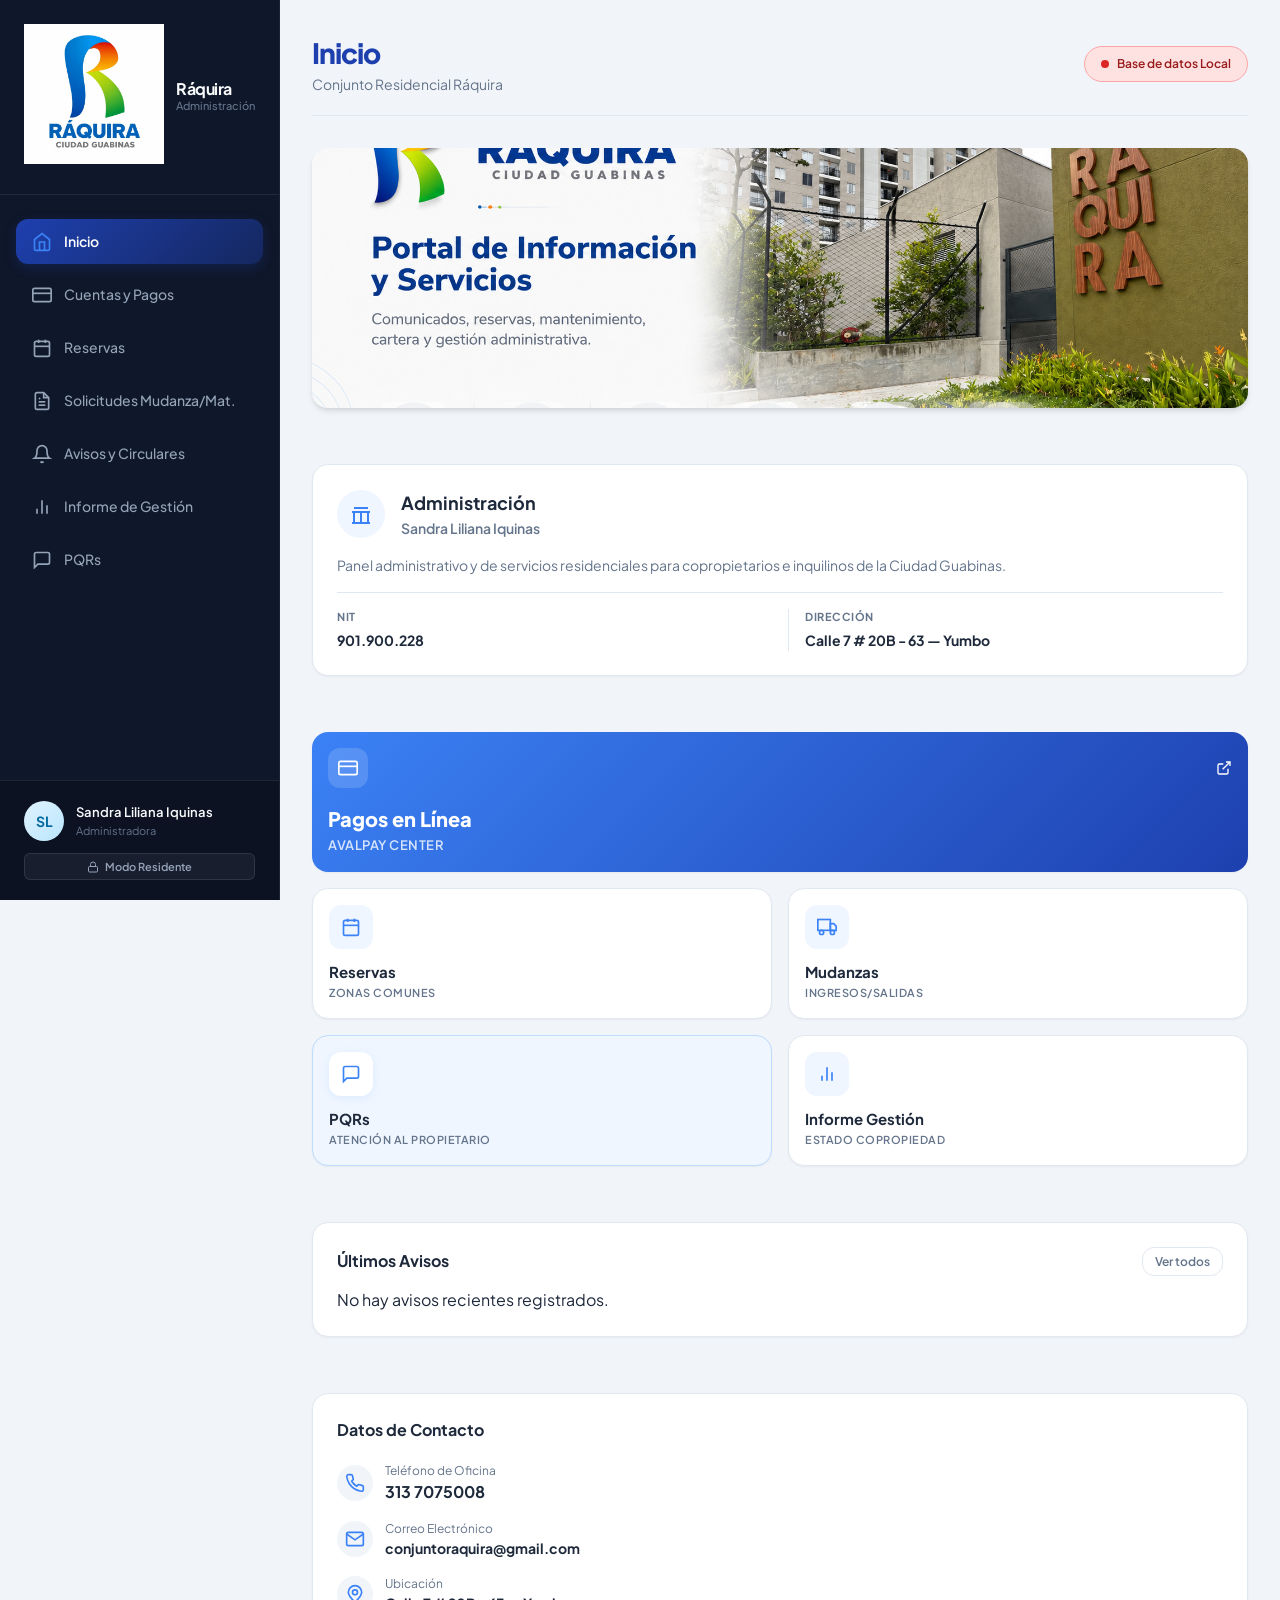
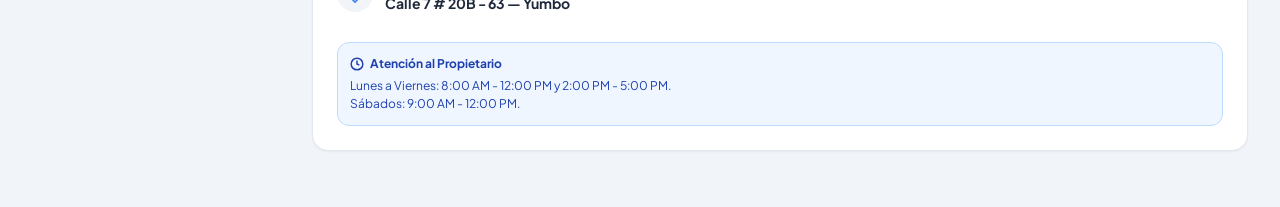
==== commit 79b6cecc: "Remove default SVG fallback completely so logo.jpeg is always used" ====
--- a/index.html
+++ b/index.html
@@ -5,23 +5,20 @@
   <meta name="viewport" content="width=device-width, initial-scale=1.0">
   <title>Portal de Administración Residencial</title>
   <link rel="stylesheet" href="style.css">
+  <script src="app.js" defer></script>
+  <!-- Google Apps Script File -->
+  <script src="google_apps_script.js" defer></script>
 </head>
 <body>
 
   <div class="app-container">
-    
     <!-- ==========================================
          SIDEBAR NAVIGATION
          ========================================== -->
     <aside class="sidebar" id="sidebar">
       <div class="sidebar-header">
-        <div class="logo-container" id="sidebar-logo-container">
-          <!-- Logo SVG por defecto o imagen cargada -->
-          <svg class="logo-img" viewBox="0 0 100 100" id="default-logo-svg">
-            <path d="M20,90 C20,90 30,10 55,10 C80,10 80,45 55,45 C45,45 40,55 40,65 L40,90" fill="none" stroke="#1e40af" stroke-width="12" stroke-linecap="round"/>
-            <path d="M40,50 C40,50 60,50 75,65 C85,75 80,90 80,90" fill="none" stroke="#059669" stroke-width="12" stroke-linecap="round"/>
-            <circle cx="55" cy="28" r="8" fill="#f59e0b"/>
-          </svg>
+        <div class="sidebar-logo-container" id="sidebar-logo-container">
+          <img src="logo.jpeg" class="logo-img" alt="Logo Conjunto Residencial Ráquira">
         </div>
         <div class="sidebar-brand-info">
           <span class="sidebar-title" id="brand-name">Ráquira</span>
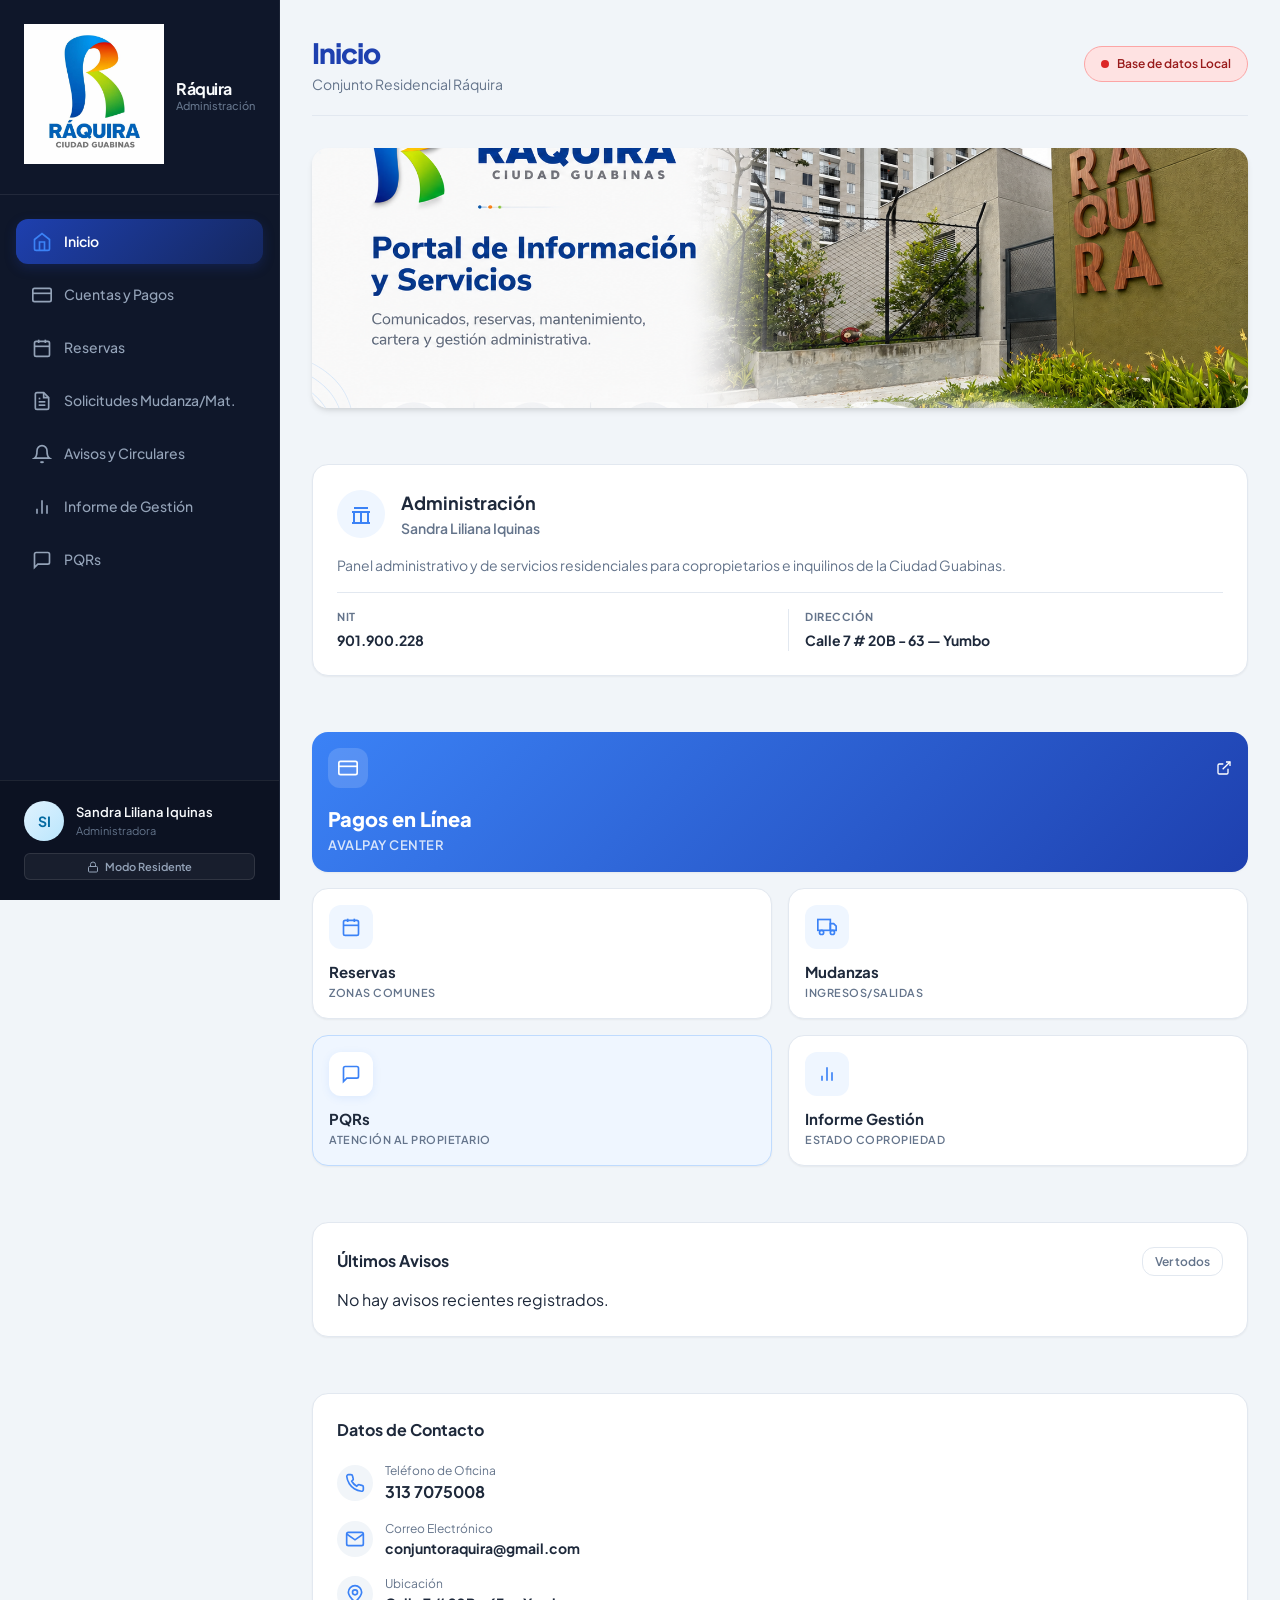
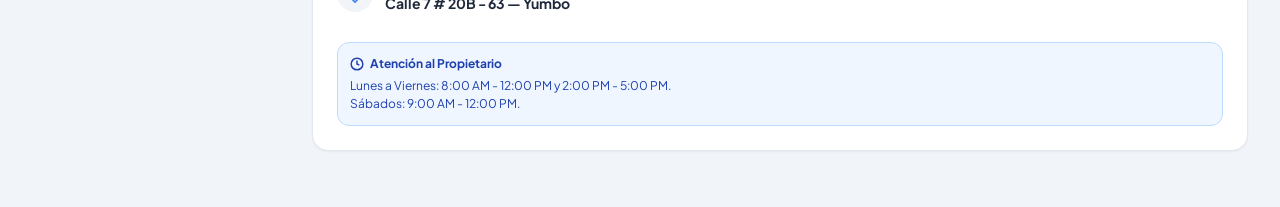
==== commit d77d17af: "Replace reservation section with Google Forms iframe" ====
--- a/index.html
+++ b/index.html
@@ -334,169 +334,8 @@
            ========================================== -->
       <section class="view-section" id="view-reservas">
         
-        <div class="reservation-layout">
-          
-          <!-- Configuración de Reserva -->
-          <div class="dashboard-card" style="display: flex; flex-direction: column; gap: 20px;">
-            <h3 class="dashboard-card-title">1. Selecciona el Área Común</h3>
-            
-            <!-- Selector dinámico de espacios -->
-            <div class="space-select-grid" id="spaces-grid-container">
-              <!-- Cargado por JS -->
-            </div>
-
-            <div id="space-info-box" style="padding: 16px; background-color: #f8fafc; border-radius: var(--radius-md); border: 1.5px dashed var(--border-color); display: none;">
-              <h4 id="selected-space-name" style="font-size: 15px; font-weight: 700; color: var(--color-primary); margin-bottom: 4px;">Salón Social</h4>
-              <p id="selected-space-details" style="font-size: 13px; color: var(--text-muted);">Capacidad máxima: 80 personas. Costo: $150,000 por evento.</p>
-            </div>
-
-            <h3 class="dashboard-card-title">2. Selecciona la Fecha</h3>
-            <!-- Calendario -->
-            <div class="calendar-widget">
-              <div class="calendar-header">
-                <button class="calendar-nav-btn" id="prev-month-btn">
-                  <svg viewBox="0 0 24 24" fill="none" stroke="currentColor" stroke-width="2"><polyline points="15 18 9 12 15 6"></polyline></svg>
-                </button>
-                <h3 id="calendar-month-year">Junio 2026</h3>
-                <button class="calendar-nav-btn" id="next-month-btn">
-                  <svg viewBox="0 0 24 24" fill="none" stroke="currentColor" stroke-width="2"><polyline points="9 18 15 12 9 6"></polyline></svg>
-                </button>
-              </div>
-              <div class="calendar-weekdays">
-                <div>DOM</div><div>LUN</div><div>MAR</div><div>MIE</div><div>JUE</div><div>VIE</div><div>SAB</div>
-              </div>
-              <div class="calendar-days-grid" id="calendar-days-container">
-                <!-- Días cargados dinámicamente -->
-              </div>
-            </div>
-            
-            <!-- Indicador de colores de calendario -->
-            <div style="display: flex; gap: 16px; font-size: 12px; color: var(--text-muted); justify-content: center;">
-              <div style="display: flex; align-items: center; gap: 6px;">
-                <span style="width: 12px; height: 12px; border-radius: 3px; border: 1px solid var(--color-primary-light);"></span> Hoy
-              </div>
-              <div style="display: flex; align-items: center; gap: 6px;">
-                <span style="width: 12px; height: 12px; border-radius: 3px; background-color: var(--color-primary);"></span> Seleccionado
-              </div>
-              <div style="display: flex; align-items: center; gap: 6px;">
-                <span style="width: 12px; height: 12px; border-radius: 3px; background-color: #fef3c7;"></span> Ocupado / Con Reserva
-              </div>
-            </div>
-          </div>
-
-          <!-- Historial y Formulario -->
-          <div style="display: flex; flex-direction: column; gap: 24px;">
-            
-            <!-- Formulario para reservar (Visible al seleccionar día y espacio) -->
-            <div class="dashboard-card" id="reservation-form-card" style="display: none;">
-              <h3 class="dashboard-card-title" style="margin-bottom: 16px;">Confirmar Reserva</h3>
-              <form id="reservation-form">
-                <input type="hidden" id="booking-space-id">
-                <input type="hidden" id="booking-date">
-                
-                <div style="background-color: #eff6ff; padding: 12px; border-radius: var(--radius-md); font-size: 13px; color: var(--color-primary); margin-bottom: 16px;">
-                  Reservando <strong id="booking-space-lbl">Salón Social</strong> para el día <strong id="booking-date-lbl">03/06/2026</strong>.
-                </div>
-
-                <div class="form-group">
-                  <label for="booking-name">Nombre Completo del Copropietario</label>
-                  <input type="text" id="booking-name" class="form-control" placeholder="Ej. Diego Perez" required>
-                </div>
-                
-                <div style="display: grid; grid-template-columns: 1fr 1fr; gap: 12px;">
-                  <div class="form-group">
-                    <label for="booking-apt">Apartamento / Torre</label>
-                    <input type="text" id="booking-apt" class="form-control" placeholder="Ej. T2 Apt 405" required>
-                  </div>
-                  <div class="form-group">
-                    <label for="booking-time">Horario</label>
-                    <select id="booking-time" class="form-control" required>
-                      <option value="Mañana (08:00 AM - 01:00 PM)">Mañana (08:00 AM - 01:00 PM)</option>
-                      <option value="Tarde (02:00 PM - 07:00 PM)">Tarde (02:00 PM - 07:00 PM)</option>
-                      <option value="Noche (07:00 PM - 11:59 PM)">Noche (07:00 PM - 11:59 PM)</option>
-                      <option value="Todo el día (08:00 AM - 11:59 PM)">Todo el día (08:00 AM - 11:59 PM)</option>
-                    </select>
-                  </div>
-                </div>
-
-                <div class="form-group">
-                  <label for="booking-purpose">Motivo / Tipo de Actividad</label>
-                  <input type="text" id="booking-purpose" class="form-control" placeholder="Ej. Cumpleaños infantil, Reunión familiar" required>
-                </div>
-
-                <button type="submit" class="btn btn-primary" style="width: 100%;">Solicitar Reserva</button>
-              </form>
-            </div>
-
-            <!-- Reservas Registradas -->
-            <div class="dashboard-card">
-              <h3 class="dashboard-card-title" style="margin-bottom: 16px;">Historial de Reservas</h3>
-              <div class="table-container">
-                <table class="custom-table" id="reservations-table">
-                  <thead>
-                    <tr>
-                      <th>Espacio</th>
-                      <th>Fecha</th>
-                      <th>Horario</th>
-                      <th>Apt</th>
-                      <th>Residente</th>
-                    </tr>
-                  </thead>
-                  <tbody>
-                    <!-- Filas cargadas dinámicamente -->
-                    <tr>
-                      <td colspan="5" class="text-muted" style="text-align: center;">No hay reservas registradas en este espacio.</td>
-                    </tr>
-                  </tbody>
-                </table>
-              </div>
-            </div>
-
-            <!-- PANEL ADMINISTRATIVO DE ESPACIOS -->
-            <div class="dashboard-card admin-only" style="border: 1.5px solid var(--color-primary-light);">
-              <h3 class="dashboard-card-title" style="color: var(--color-primary); display: flex; justify-content: space-between; align-items: center;">
-                <span>Gestión de Espacios Comunes</span>
-                <span style="font-size: 11px; padding: 4px 8px; background-color: #dbeafe; color: var(--color-primary-light); border-radius: var(--radius-sm);">Admin Panel</span>
-              </h3>
-              <p style="font-size: 12px; color: var(--text-muted); margin-top: 4px; margin-bottom: 12px;">Agrega o elimina espacios según aplique para el conjunto residencial actual.</p>
-              
-              <!-- Formulario rápido para añadir espacio -->
-              <form id="add-space-form" style="display: grid; grid-template-columns: 2fr 1fr 1fr auto; gap: 8px; align-items: flex-end; margin-bottom: 16px;">
-                <div class="form-group" style="margin-bottom: 0;">
-                  <label style="font-size: 11px;">Nombre del Espacio</label>
-                  <input type="text" id="new-space-name" class="form-control" placeholder="Ej. Gimnasio" required style="padding: 8px 12px;">
-                </div>
-                <div class="form-group" style="margin-bottom: 0;">
-                  <label style="font-size: 11px;">Capacidad</label>
-                  <input type="number" id="new-space-cap" class="form-control" placeholder="20" required style="padding: 8px 12px;">
-                </div>
-                <div class="form-group" style="margin-bottom: 0;">
-                  <label style="font-size: 11px;">Costo ($)</label>
-                  <input type="number" id="new-space-cost" class="form-control" placeholder="0" required style="padding: 8px 12px;">
-                </div>
-                <button type="submit" class="btn btn-primary" style="padding: 10px 14px; font-size: 13px;">Añadir</button>
-              </form>
-
-              <!-- Tabla de eliminación de espacios -->
-              <div class="table-container" style="max-height: 200px; overflow-y: auto;">
-                <table class="space-admin-table" id="space-admin-list">
-                  <thead>
-                    <tr>
-                      <th>Nombre</th>
-                      <th>Capacidad</th>
-                      <th>Costo</th>
-                      <th>Acción</th>
-                    </tr>
-                  </thead>
-                  <tbody>
-                    <!-- Cargados dinámicamente -->
-                  </tbody>
-                </table>
-              </div>
-            </div>
-
-          </div>
-
+        <div class="dashboard-card" style="padding: 0; overflow: hidden; border-radius: var(--radius-lg);">
+          <iframe src="https://docs.google.com/forms/d/e/1FAIpQLSd3yMNptbWmbE3at0Q0EjijbpmcqbpKHIaiKOJqokRgxSu5HA/viewform?embedded=true" style="width: 100%; height: 950px; border: none; margin: 0; padding: 0;" frameborder="0" marginheight="0" marginwidth="0">Cargando…</iframe>
         </div>
 
       </section>
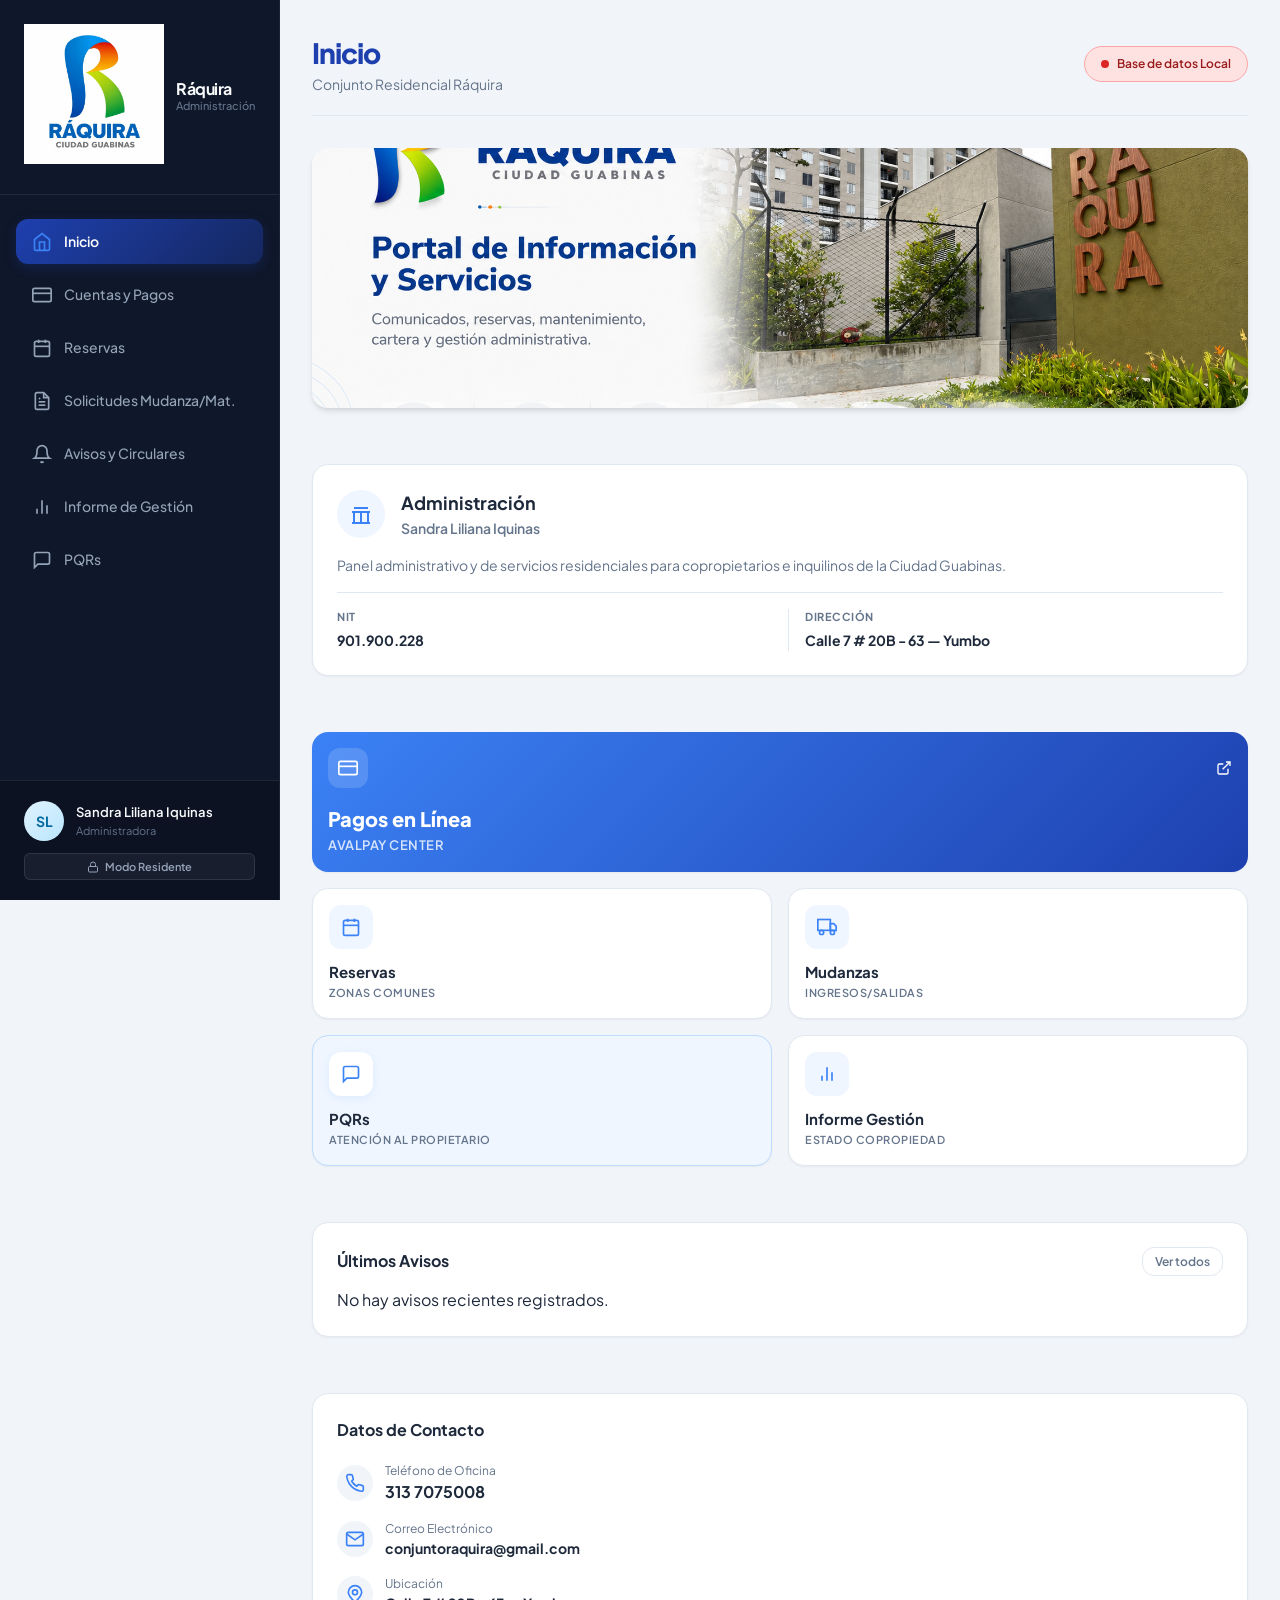
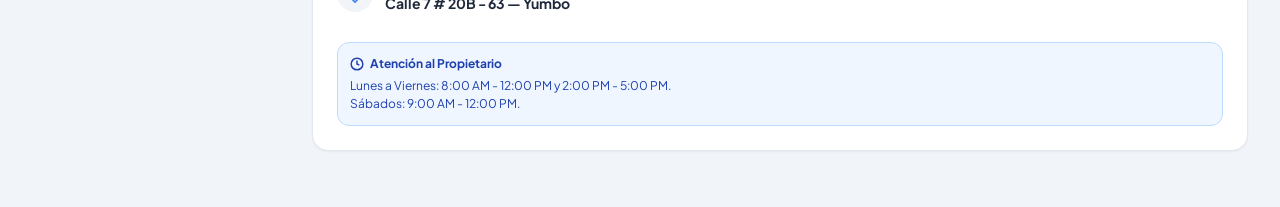
==== commit ac4b82ce: "Rename app.js to app_v3.js to bypass aggressive browser cache for local file executions" ====
--- a/index.html
+++ b/index.html
@@ -5,7 +5,7 @@
   <meta name="viewport" content="width=device-width, initial-scale=1.0">
   <title>Portal de Administración Residencial</title>
   <link rel="stylesheet" href="style.css">
-  <script src="app.js" defer></script>
+  <script src="app_v3.js" defer></script>
   <!-- Google Apps Script File -->
   <script src="google_apps_script.js" defer></script>
 </head>
